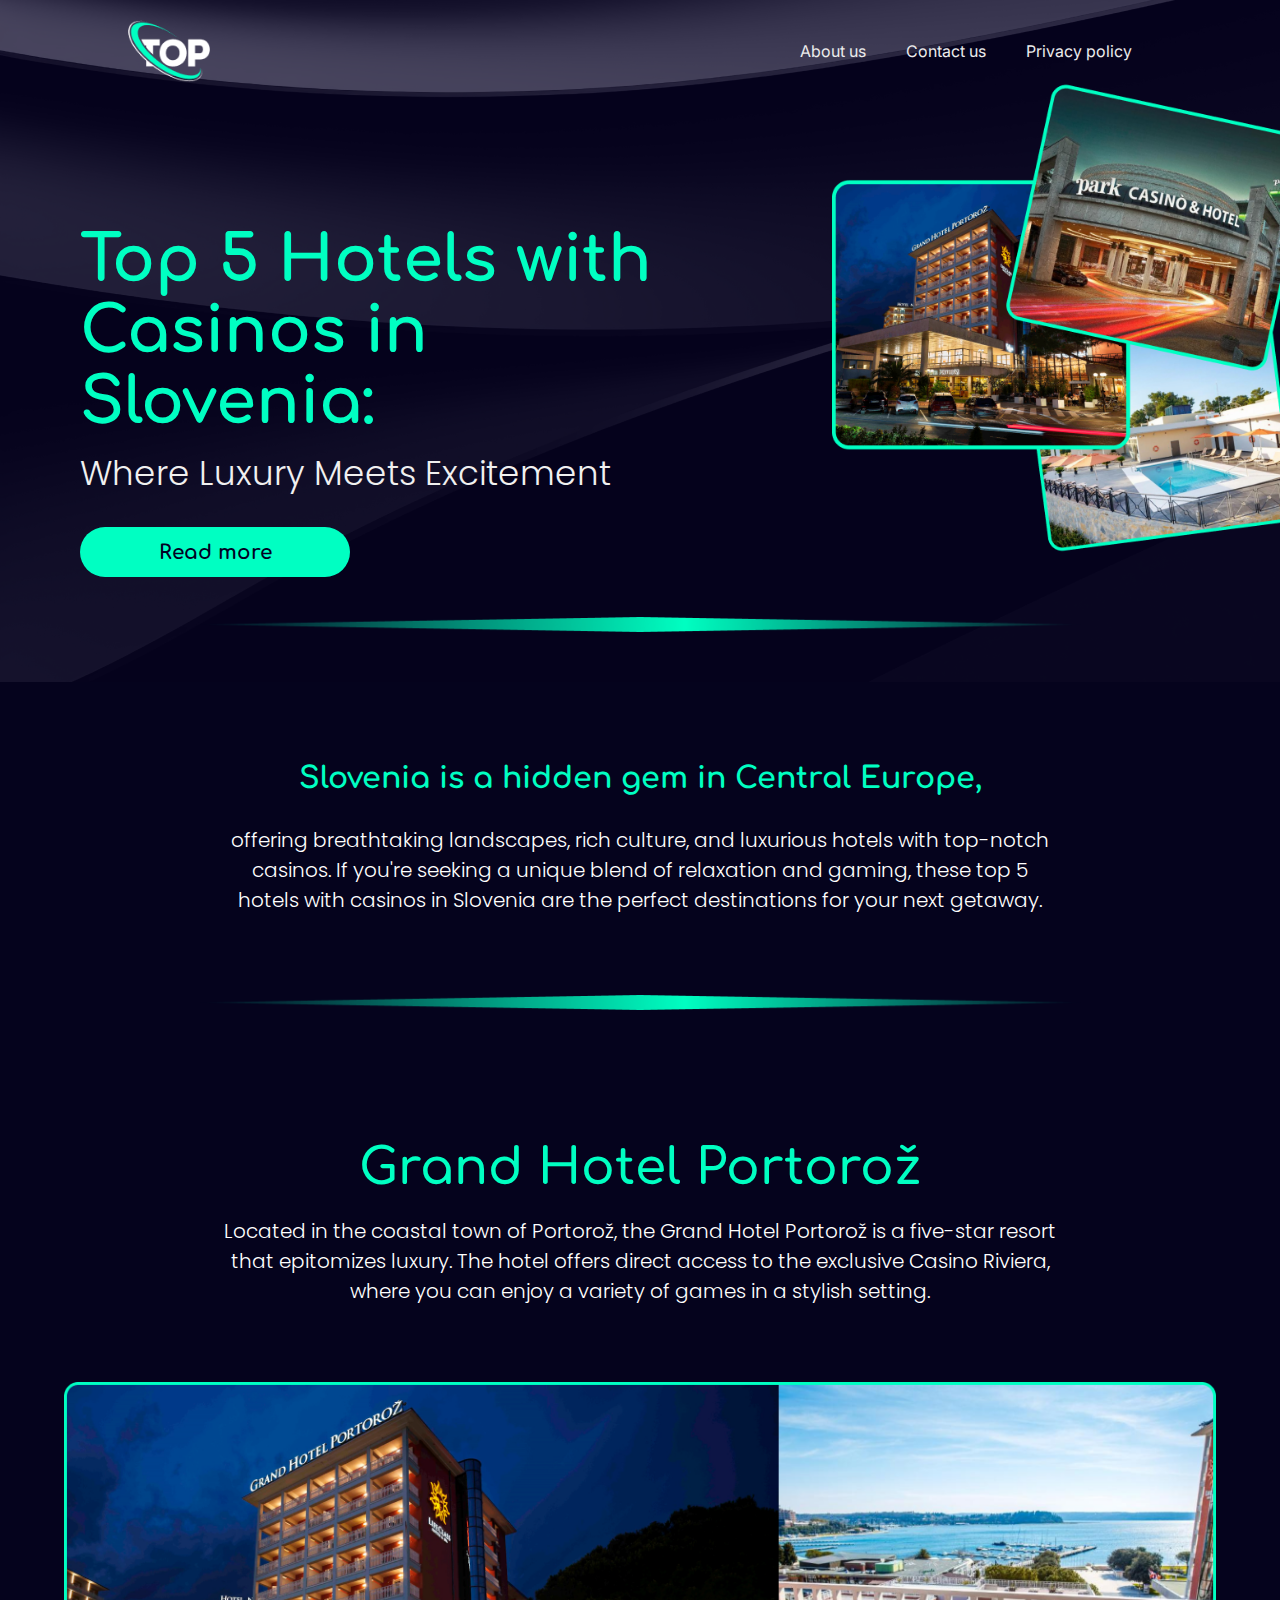
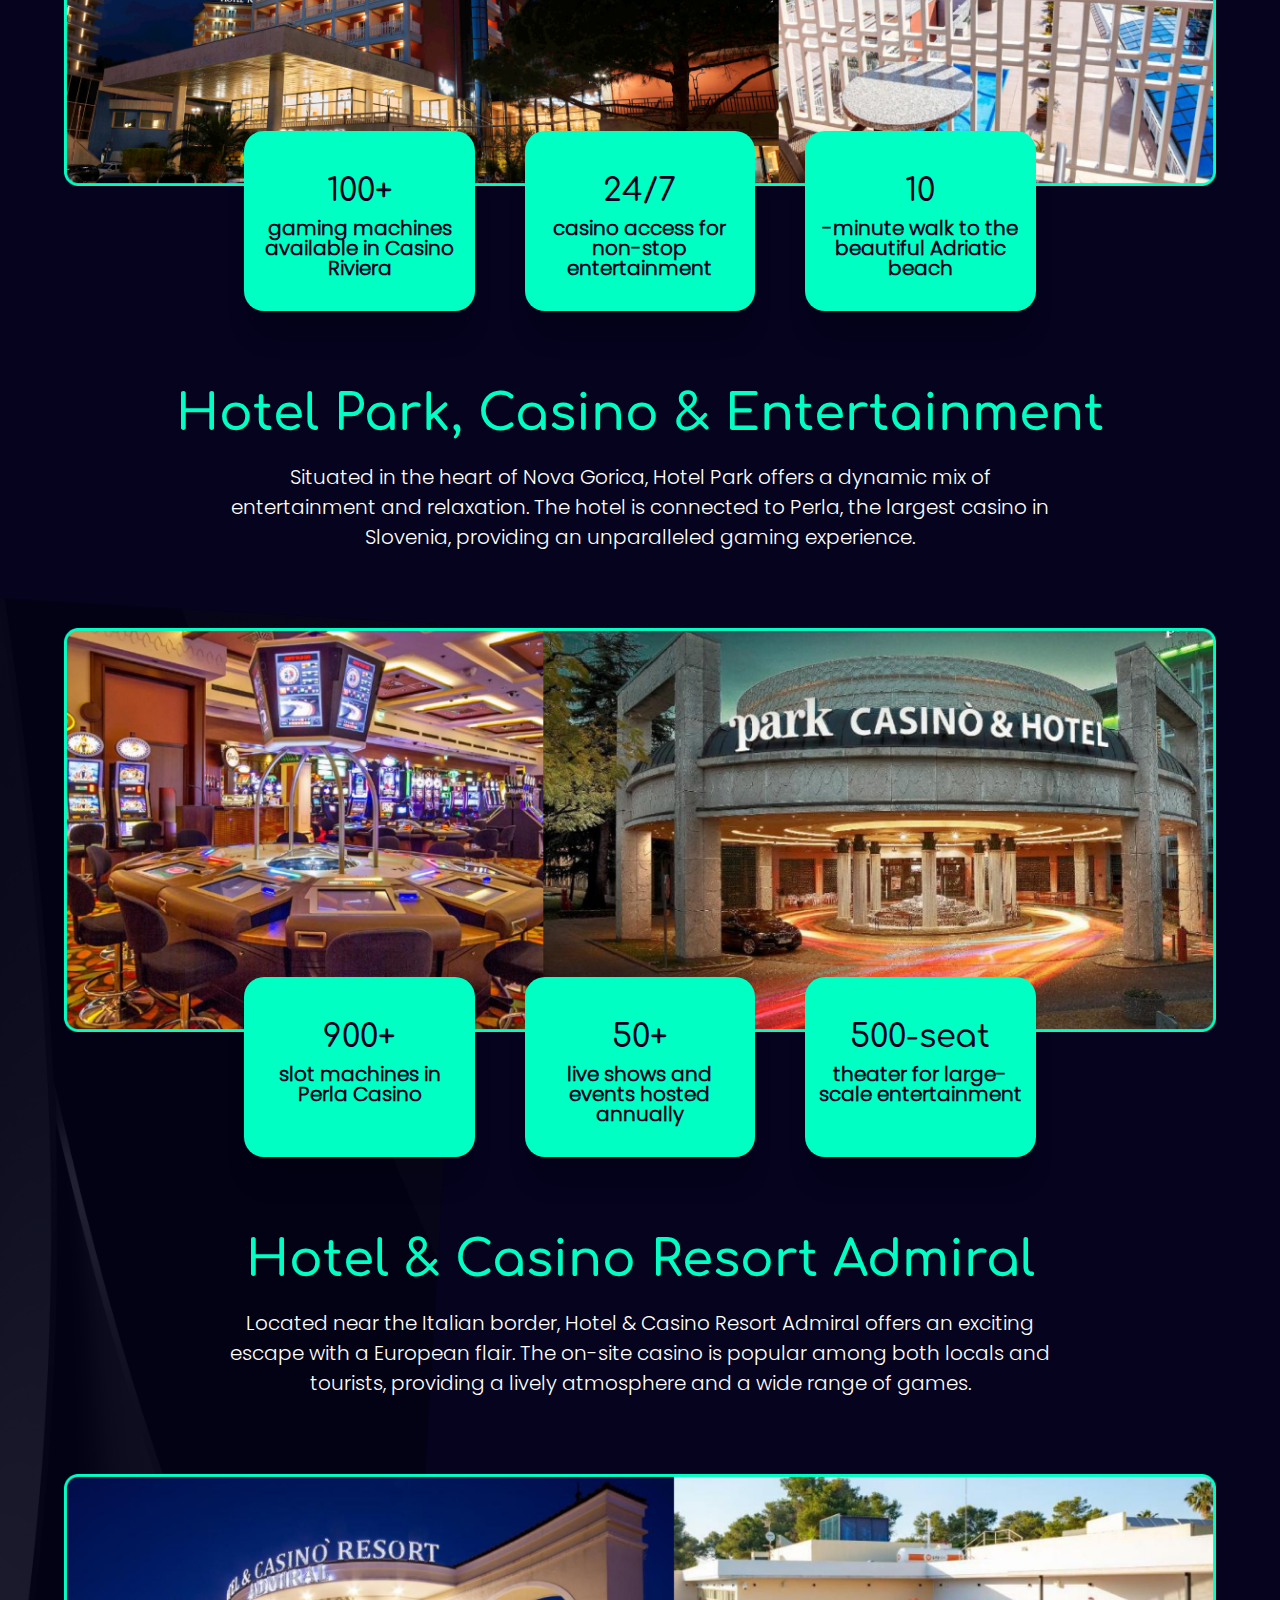
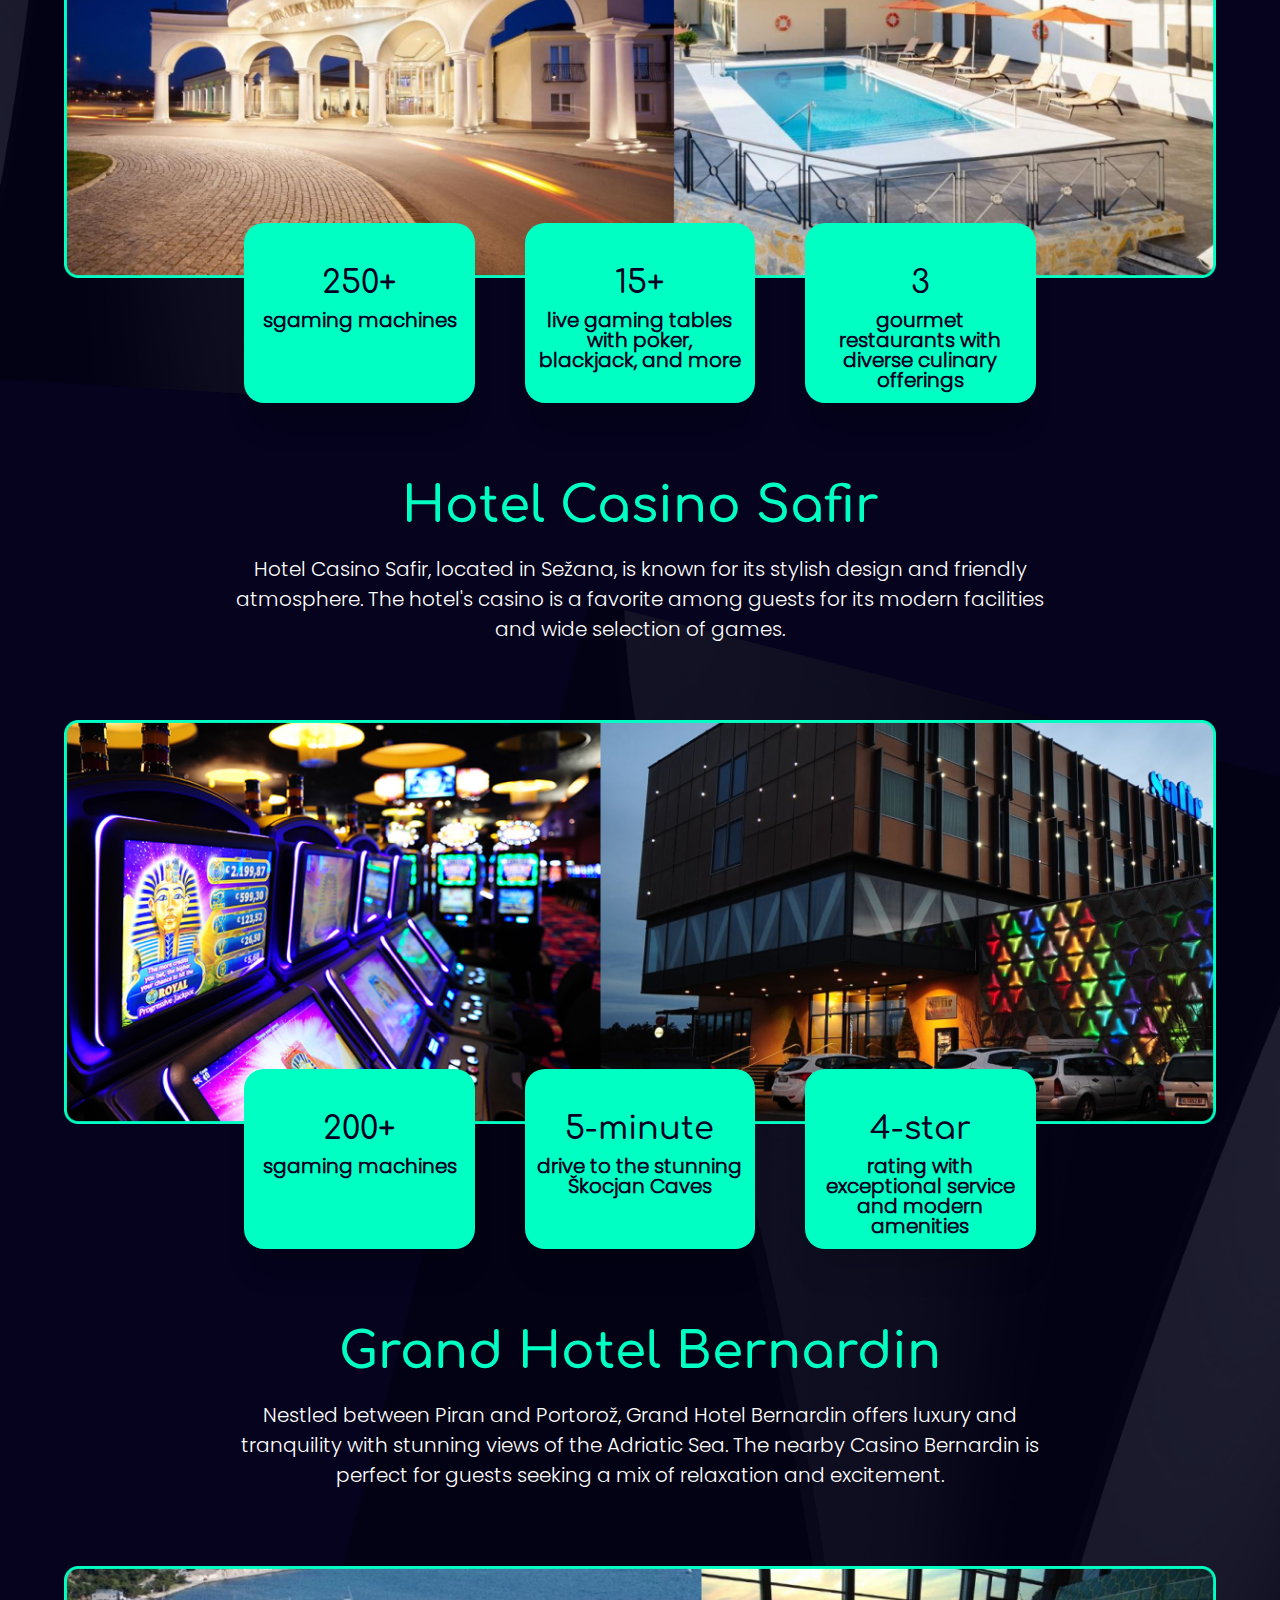
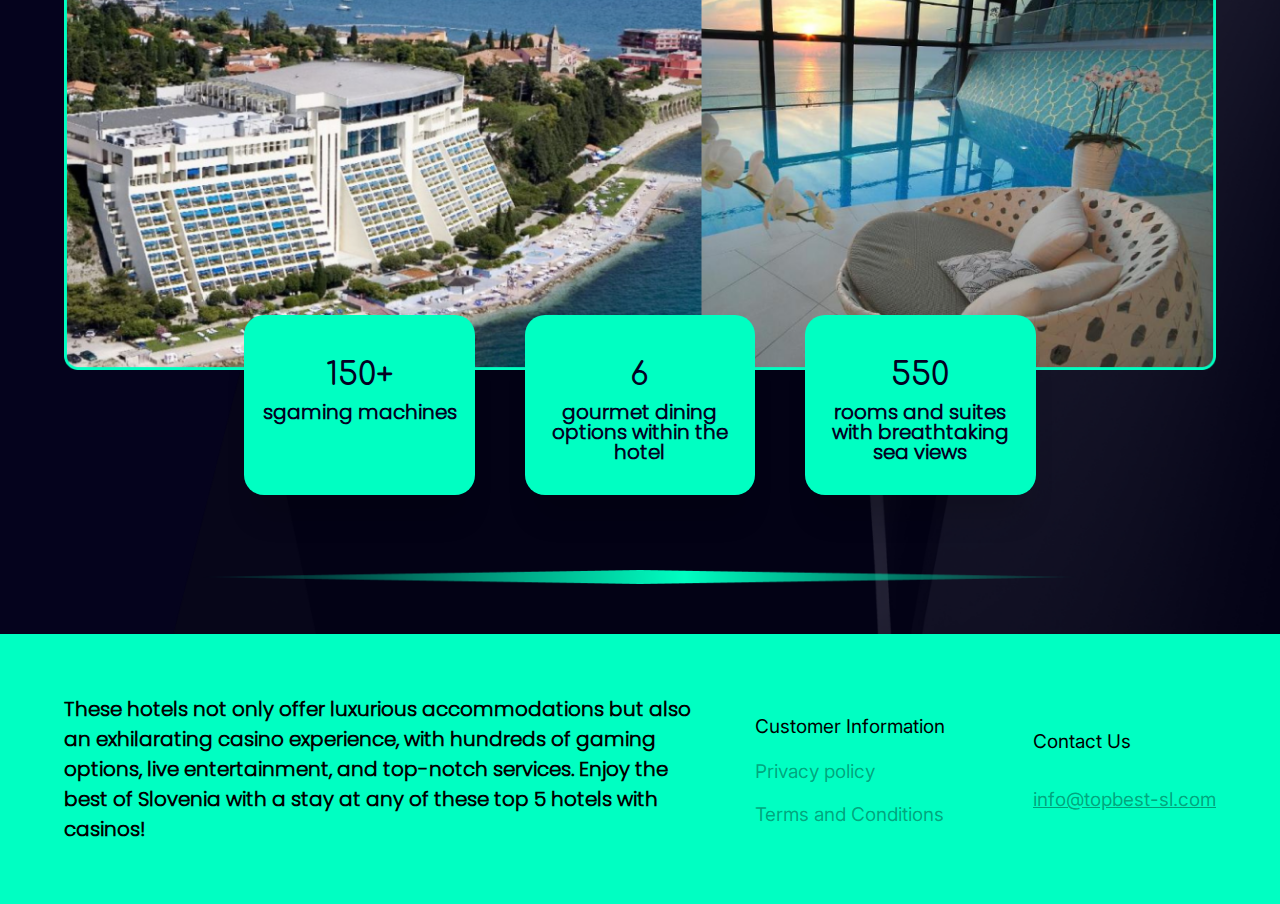
==== index.html @ e7df3d4c "1" ====
<!DOCTYPE html>
<html lang="en">
<head>
    <meta charset="UTF-8">
    <meta name="viewport" content="width=device-width, initial-scale=1.0">
    <title>Top 5 Hotels with Casinos in Slovenia</title>
    <link rel="stylesheet" href="style/css.css">
    <link rel="shortcut icon" href="img/logo.png" type="image/x-icon">
</head>
<body>
    <div class="top_head">
    <div class="top">
        <div class="top_blokc">
            <img src="img/logo.png" alt="">
            <div class="top_cont">
                <a href="#about">About us</a>
                <a href="#contact">Contact us</a>
                <a href="privacy.html">Privacy policy</a>
            </div>
        </div>
    </div>
    <div class="hotels">
        <div class="hotels_cont">
            <h1>Top 5 Hotels with Casinos in Slovenia:</h1>
            <h2>Where Luxury Meets Excitement</h2>
            <a href="">Read more</a>
        </div>
        <img src="img/logo-2.png" alt="">
    </div>
    <img class="border" src="img/border.png" alt="">
    </div>

    <div class="slovenia" id="about">
        <h3>Slovenia is a hidden gem in Central Europe,</h3>
        <p>offering breathtaking landscapes, rich culture, and luxurious hotels with top-notch casinos. If you're seeking a unique blend of relaxation and gaming, these top 5 hotels with casinos in Slovenia are the perfect destinations for your next getaway.</p>
        <img src="img/border.png" alt="">
    </div>

    <div class="grand">
        <h3>Grand Hotel Portorož</h3>
        <p>Located in the coastal town of Portorož, the Grand Hotel Portorož is a five-star resort that epitomizes luxury. The hotel offers direct access to the exclusive Casino Riviera, where you can enjoy a variety of games in a stylish setting.</p>
        <div class="grand_blokc bg1" style="background-image: url(img/image-1.png);">
            <div class="grand_cont">
                <h4>100+</h4>
                <p>gaming machines available in Casino Riviera</p>
            </div>
            <div class="grand_cont">
                <h4>24/7</h4>
                <p>casino access for non-stop entertainment</p>
            </div>
            <div class="grand_cont">
                <h4>10</h4>
                <p>-minute walk to the beautiful Adriatic beach</p>
            </div>
        </div>
    </div>

    <div class="grand">
        <h3>Hotel Park, Casino & Entertainment</h3>
        <p>Situated in the heart of Nova Gorica, Hotel Park offers a dynamic mix of entertainment and relaxation. The hotel is connected to Perla, the largest casino in Slovenia, providing an unparalleled gaming experience.</p>
        <div class="grand_blokc bg2" style="background-image: url(img/image-2.png);">
            <div class="grand_cont">
                <h4>900+</h4>
                <p>slot machines in Perla Casino</p>
            </div>
            <div class="grand_cont">
                <h4>50+</h4>
                <p>live shows and events hosted annually</p>
            </div>
            <div class="grand_cont">
                <h4>500-seat</h4>
                <p>theater for large-scale entertainment</p>
            </div>
        </div>
    </div>

    <div class="grand">
        <h3>Hotel & Casino Resort Admiral</h3>
        <p>Located near the Italian border, Hotel & Casino Resort Admiral offers an exciting escape with a European flair. The on-site casino is popular among both locals and tourists, providing a lively atmosphere and a wide range of games.</p>
        <div class="grand_blokc bg3" style="background-image: url(img/image-3.png);">
            <div class="grand_cont">
                <h4>250+</h4>
                <p>sgaming machines</p>
            </div>
            <div class="grand_cont">
                <h4>15+</h4>
                <p>live gaming tables with poker, blackjack, and more</p>
            </div>
            <div class="grand_cont">
                <h4>3</h4>
                <p>gourmet restaurants with diverse culinary offerings</p>
            </div>
        </div>
    </div>

    <div class="grand">
        <h3>Hotel Casino Safir</h3>
        <p>Hotel Casino Safir, located in Sežana, is known for its stylish design and friendly atmosphere. The hotel's casino is a favorite among guests for its modern facilities and wide selection of games.</p>
        <div class="grand_blokc bg4" style="background-image: url(img/image-4.png);">
            <div class="grand_cont">
                <h4>200+</h4>
                <p>sgaming machines</p>
            </div>
            <div class="grand_cont">
                <h4>5-minute</h4>
                <p>drive to the stunning Škocjan Caves</p>
            </div>
            <div class="grand_cont">
                <h4>4-star</h4>
                <p>rating with exceptional service and modern amenities</p>
            </div>
        </div>
    </div>

    <div class="grand">
        <h3>Grand Hotel Bernardin</h3>
        <p>Nestled between Piran and Portorož, Grand Hotel Bernardin offers luxury and tranquility with stunning views of the Adriatic Sea. The nearby Casino Bernardin is perfect for guests seeking a mix of relaxation and excitement.</p>
        <div class="grand_blokc bg5" style="background-image: url(img/image-5.png);">
            <div class="grand_cont">
                <h4>150+</h4>
                <p>sgaming machines</p>
            </div>
            <div class="grand_cont">
                <h4>6</h4>
                <p>gourmet dining options within the hotel</p>
            </div>
            <div class="grand_cont">
                <h4>550</h4>
                <p>rooms and suites with breathtaking sea views</p>
            </div>
        </div>
    </div>

    <div class="kartinka">
        <img src="img/border.png" alt="">
    </div>

    <footer id="contact">
        <div class="contact">
            <p>These hotels not only offer luxurious accommodations but also an exhilarating casino experience, with hundreds of gaming options, live entertainment, and top-notch services. Enjoy the best of Slovenia with a stay at any of these top 5 hotels with casinos!</p>
            <div class="contact_blokc">
                <div class="cont_1">
                    <h1>Customer Information</h1>
                    <a href="privacy.html">Privacy policy</a>
                    <a href="terms.html">Terms and Conditions</a>
                </div>
                <div class="cont_2">
                    <h3>Contact Us</h3>
                    <h2>info@topbest-sl.com</h2>
                </div>
            </div>
        </div>
    </footer>
    
</body>
</html>
---- style/css.css ----
@font-face {
    font-family: 'Comfortaa';
    src: url(../font/Comfortaa-VariableFont_wght.ttf);
}
@font-face {
    font-family: 'Poppins';
    src: url(../font/Poppins-Light.ttf);
}
@font-face {
    font-family: 'Inter';
    src: url(../font/Inter-VariableFont_opsz\,wght.ttf);
}
body,html{
    margin: 0;
    padding: 0;
    background-color: #05031d;
    background-image: url(../img/big_bg.png);
    background-size: contain;
    background-position-y: bottom;
    background-repeat: no-repeat;
}
.top_head{
    width: 100%;
    display: flex;
    flex-direction: column;
    align-items: center;
    background-image: url(../img/fon.png);
    background-color: #070427;
}
.top{
    width: 100%;
    display: flex;
    justify-content: center;
}
.top_blokc{
    width: 80%;
    display: flex;
    justify-content: space-between;
    align-items: center;
    margin-top: 20px;
}
.top_blokc img{
    width: 8%;
    height: fit-content;
}
.top_cont{
    display: flex;
}
.top_cont a{
    text-decoration: none;
    margin-left: 20px;
    margin-right: 20px;
    color: #ECECEC;
    font-size: 16px;
    font-weight: 400;
    font-family: 'Inter';
}
.hotels{
    width: 100%;
    display: flex;
    justify-content: space-between;
}
.hotels img{
    width: 35%;
    height: fit-content;
}
.hotels_cont{
    width: 50%;
    height: fit-content;
    display: flex;
    flex-direction: column;
    justify-content: center;
    margin-left: 80px;
    margin-top: 100px;
}
.hotels_cont h1{
    font-family: 'Comfortaa';
    color: #00FFC2;
    font-size: 64px;
    font-weight: 700;
    margin-bottom: 10px;
}
.hotels_cont h2{
    color: #F0F0F0;
    font-size: 34px;
    font-weight: 400;
    font-family: 'Poppins';
    margin-top: 0;
}
.hotels_cont a{
    display: flex;
    justify-content: center;
    align-items: center;
    text-decoration: none;
    width: 270px;
    height: 50px;
    border-radius: 30px;
    background: #00FFC2;
    font-family: 'Comfortaa';
    color: #030023;
    font-size: 20px;
    font-weight: 700;
}
.top_head .border{
    width: 70%;
    height: fit-content;
    margin-top: 40px;
    margin-bottom: 50px;
}
.slovenia{
    margin-top: 50px;
    width: 100%;
    display: flex;
    flex-direction: column;
    align-items: center;
}
.slovenia h3{
    font-family: 'Comfortaa';
    color: #00FFC2;
    font-size: 30px;
    font-weight: 700;
    text-align: center;
}
.slovenia p{
    width: 65%;
    color: #FFFFFF;
    font-size: 20px;
    font-weight: 400;
    font-family: 'Poppins';
    margin-top: 0;
    text-align: center;
    margin-bottom: 80px;
}
.slovenia img{
    width: 70%;
    height: fit-content;
    margin-bottom: 80px;
}
.grand{
    width: 100%;
    display: flex;
    flex-direction: column;
    align-items: center;
    margin-bottom: 150px;
}
.grand h3{
    font-family: 'Comfortaa';
    color: #00FFC2;
    font-size: 50px;
    font-weight: 600;
    text-align: center;
    margin-bottom: 20px;
}
.grand p{
    width: 65%;
    color: #FFFFFF;
    font-size: 20px;
    font-weight: 400;
    font-family: 'Poppins';
    margin-top: 0;
    text-align: center; 
}
.grand_blokc{
    width: 90%;
    height: 430px;
    display: flex;
    flex-direction: row;
    align-items: center;
    background-size: contain;
    justify-content: center;
    margin-top: 30px;
    background-size: contain;
    background-repeat: no-repeat;
    background-position-y: bottom;
}
.grand_cont{
    display: flex;
    flex-direction: column;
    align-items: center;
    width: 20%;
    height: 180px;
    background: #00FFC2;
    border-radius: 20px;
    box-shadow: 0px 32px 30px -12px #00000026;
    margin-left: 25px;
    margin-right: 25px;
    margin-top: 500px;
}
.grand_cont h4{
    font-family: 'Comfortaa';
    color: #030023;
    font-size: 32px;
    font-weight: 500;
    margin-bottom: 10px;
}
.grand_cont p{
    color: #030023;
    font-size: 20px;
    font-weight: 600;
    font-family: 'Poppins';
    margin-top: 0;
    line-height: 100%;
    width: 90%;
}
.kartinka{
    width: 100%;
    display: flex;
    flex-direction: column;
    align-items: center;
}
.kartinka img{
    margin-top: 50px;
    margin-bottom: 50px;
    width: 70%;
    height: fit-content;
}
footer{
    width: 100%;
    display: flex;
    justify-content: center;
    background: #00FFC2;
}
.contact{
    width: 90%;
    display: flex;
    justify-content: space-between;
    margin-top: 40px;
    margin-bottom: 40px;
}
.contact p{
    width: 55%;
    color: #000000;
    font-size: 20px;
    font-weight: 600;
    font-family: 'Poppins';
}
.contact_blokc{
    width: 40%;
    display: flex;
    justify-content: space-between;
    align-items: center;
}
.cont_1{
    display: flex;
    flex-direction: column;
}
.cont_1 h1{
    color: #000000;
    font-size: 19px;
    font-weight: 400;
    font-family: 'Inter';
}
.cont_1 a{
    font-family: 'Inter';
    color: #0000005e;
    font-size: 19px;
    font-weight: 400;
    text-decoration: none;
    margin-top: 10px;
    margin-bottom: 10px;

}
.cont_2{
    display: flex;
    flex-direction: column;
}
.cont_2 h3{
    font-family: 'Inter';
    color: #000000;
    font-size: 19px;
    font-weight: 400;
}
.cont_2 h2{
    font-family: 'Inter';
    color: #0000005e;
    font-size: 19px;
    font-weight: 400;
    text-decoration: none;
    text-decoration: underline;
}
.privacy{
    width: 100%;
    display: flex;
    justify-content: center;
    padding-top: 50px;
    padding-bottom: 50px;
}
.mini_privacy{
    display: flex;
    width: 90%;
    flex-direction: column;
}
.mini_privacy p{
    font-size: 18px;
    margin-top: 0px;
    margin-bottom: 0px;
    font-family: 'Poppins';
    color: #fff;
}
.mini_privacy h1{
    font-family: 'Poppins';
    color: #fff;
}
.mini_privacy h2{
    font-family: 'Poppins';
    font-size: 26px;
    color: #fff;
}
.mini_privacy h1{
    font-size: 40px;
    margin-bottom: 20px;
}
.mini_privacy ul li{
    font-size: 18px;
    font-family: 'Poppins';
    color: #fff;
    line-height: 150%;
}





@media screen and (max-width: 900px){
    .top_blokc{
        flex-direction: column;
        align-items: center;
        width: 90%;
    }
    .top_blokc img{
        width: 25%;
        margin-bottom: 20px;
    }
    .top_cont a{
        margin-left: 10px;
        margin-right: 10px;
        font-size: 14px;
    }
    .hotels{
        flex-direction: column;
        align-items: center;
    }
    .hotels_cont h1{
        text-align: center;
        font-size: 40px;
    }
    .hotels_cont h2{
        text-align: center;
        font-size: 24px;
        margin-bottom: 30px;
    }
    .hotels img{
        width: 100%;
        margin-top: 30px;
    }
    .hotels_cont{
        width: 80%;
        margin-left: 0;
        margin-top: 80px;
        align-items: center;
    }
    .slovenia img{
        width: 100%;
    }
    .top_head .border{
        width: 100%;
    }
    .slovenia p{
        width: 90%;
    }
    .grand p{
        width: 90%;
    }
    .grand_cont{
        margin-left: 5px;
        margin-right: 5px;
        margin-top: 600px;
        width: 31%;
        height: 135px;
    }
    .bg1{
        background-image: url(../img/mob-1.png)!important;
    }
    .bg2{
        background-image: url(../img/mob-2.png)!important;
    }
    .bg3{
        background-image: url(../img/mob-3.png)!important;
    }
    .bg4{
        background-image: url(../img/mob-4.png)!important;
    }
    .bg5{
        background-image: url(../img/mob-5.png)!important;
    }
    .kartinka img{
        width: 90%;
    }
    .contact{
        flex-direction: column;
        align-items: center;
    }
    .contact p{
        width: 90%;
        text-align: center;
    }
    .contact_blokc{
        width: 90%;
        flex-direction: column;
    }
    .cont_1{
        align-items: center;
    }
    .cont_2{
        align-items: center;
    }
    .grand_cont h4{
        font-size: 21px;
    }
    .grand_cont p{
        font-size: 13px;
    }
}
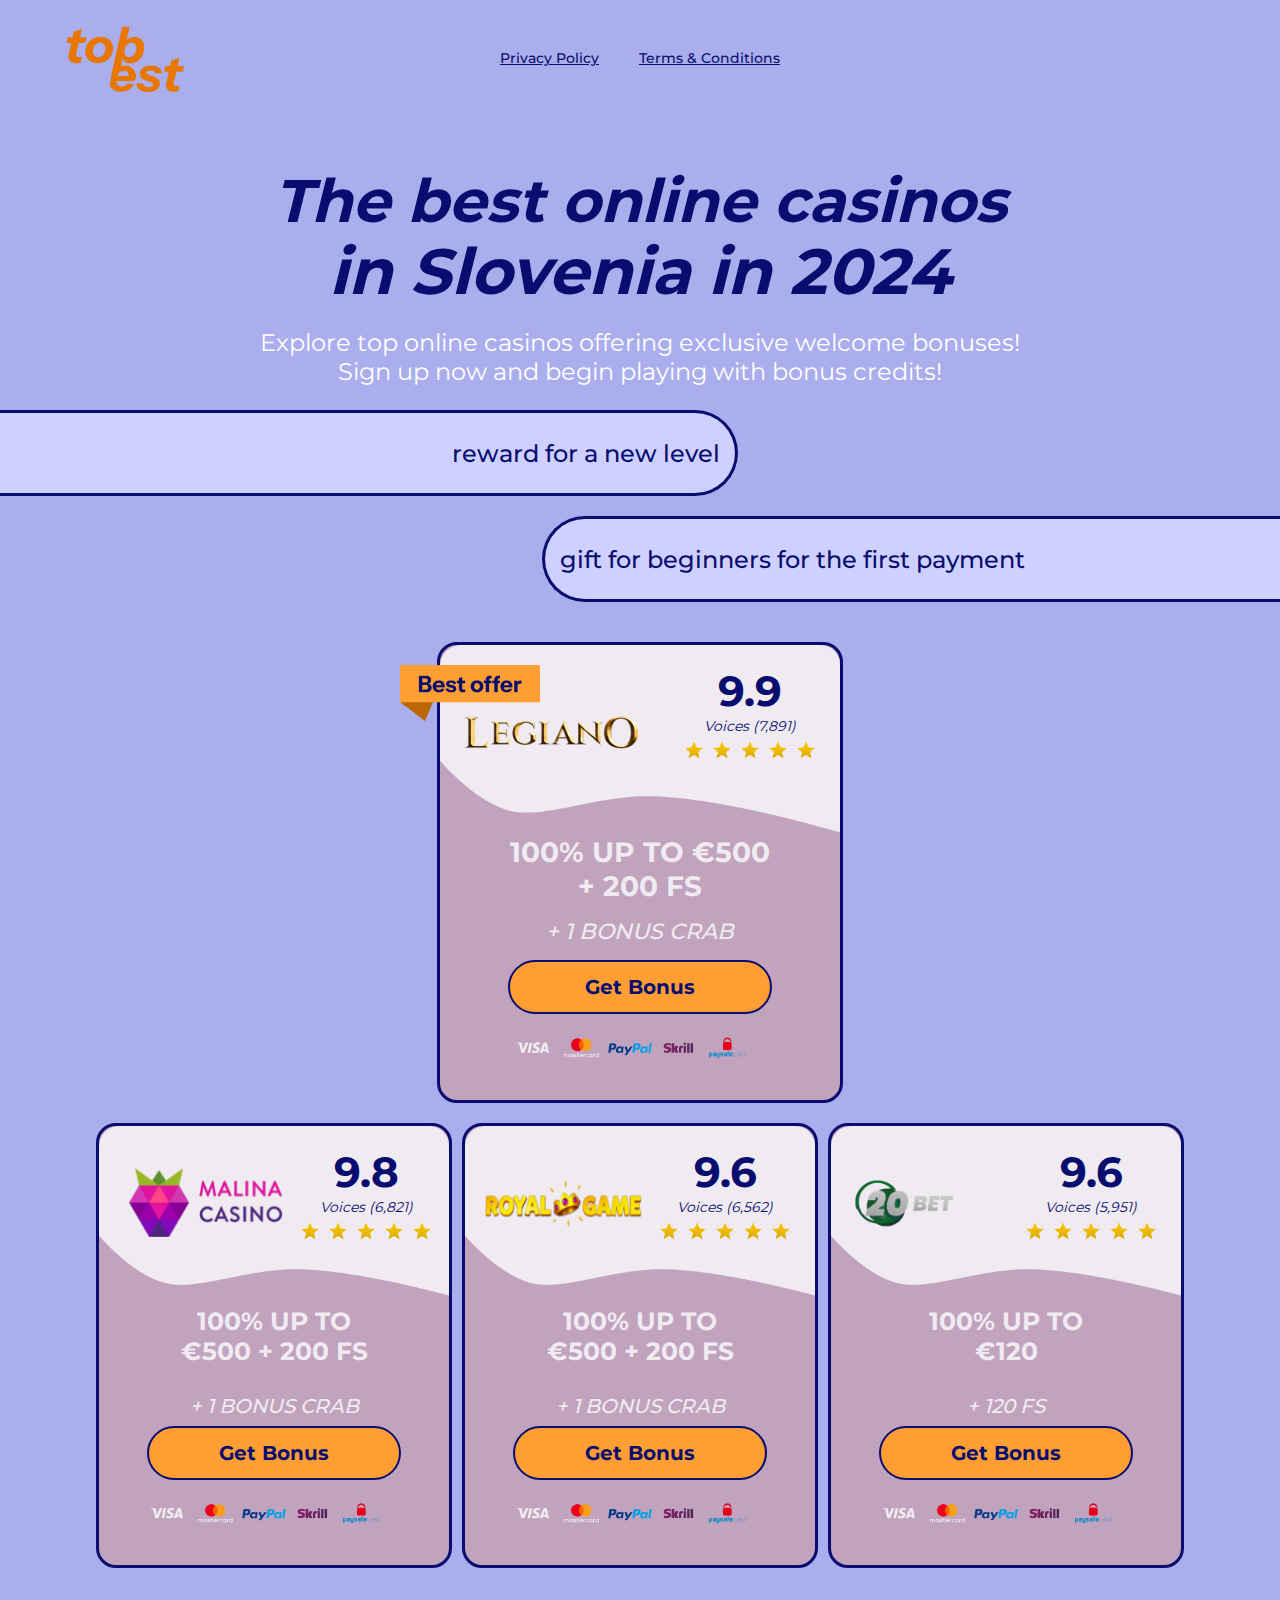
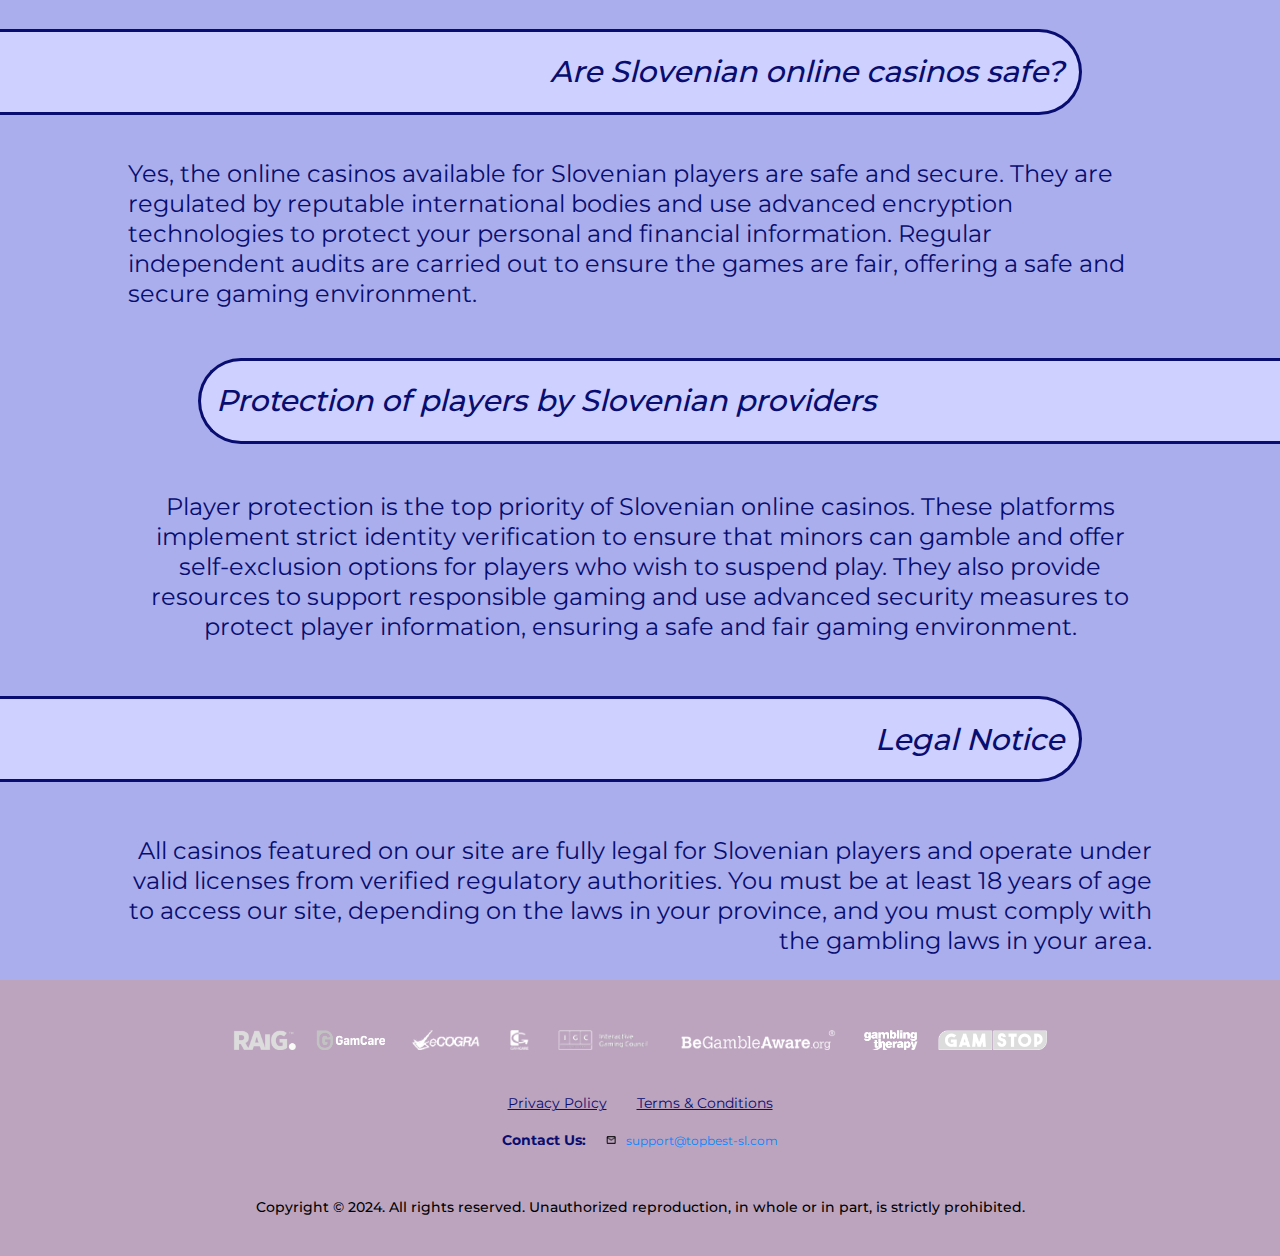
==== commit 8d2c7abb: "2" ====
--- a/index.html
+++ b/index.html
@@ -3,154 +3,238 @@
 <head>
     <meta charset="UTF-8">
     <meta name="viewport" content="width=device-width, initial-scale=1.0">
-    <title>Top 5 Hotels with Casinos in Slovenia</title>
+    <title>Topbest-sl</title>
     <link rel="stylesheet" href="style/css.css">
     <link rel="shortcut icon" href="img/logo.png" type="image/x-icon">
 </head>
 <body>
-    <div class="top_head">
-    <div class="top">
-        <div class="top_blokc">
-            <img src="img/logo.png" alt="">
-            <div class="top_cont">
-                <a href="#about">About us</a>
-                <a href="#contact">Contact us</a>
-                <a href="privacy.html">Privacy policy</a>
-            </div>
-        </div>
-    </div>
-    <div class="hotels">
-        <div class="hotels_cont">
-            <h1>Top 5 Hotels with Casinos in Slovenia:</h1>
-            <h2>Where Luxury Meets Excitement</h2>
-            <a href="">Read more</a>
-        </div>
-        <img src="img/logo-2.png" alt="">
-    </div>
-    <img class="border" src="img/border.png" alt="">
-    </div>
-
-    <div class="slovenia" id="about">
-        <h3>Slovenia is a hidden gem in Central Europe,</h3>
-        <p>offering breathtaking landscapes, rich culture, and luxurious hotels with top-notch casinos. If you're seeking a unique blend of relaxation and gaming, these top 5 hotels with casinos in Slovenia are the perfect destinations for your next getaway.</p>
-        <img src="img/border.png" alt="">
-    </div>
-
-    <div class="grand">
-        <h3>Grand Hotel Portorož</h3>
-        <p>Located in the coastal town of Portorož, the Grand Hotel Portorož is a five-star resort that epitomizes luxury. The hotel offers direct access to the exclusive Casino Riviera, where you can enjoy a variety of games in a stylish setting.</p>
-        <div class="grand_blokc bg1" style="background-image: url(img/image-1.png);">
-            <div class="grand_cont">
-                <h4>100+</h4>
-                <p>gaming machines available in Casino Riviera</p>
-            </div>
-            <div class="grand_cont">
-                <h4>24/7</h4>
-                <p>casino access for non-stop entertainment</p>
-            </div>
-            <div class="grand_cont">
-                <h4>10</h4>
-                <p>-minute walk to the beautiful Adriatic beach</p>
-            </div>
-        </div>
-    </div>
-
-    <div class="grand">
-        <h3>Hotel Park, Casino & Entertainment</h3>
-        <p>Situated in the heart of Nova Gorica, Hotel Park offers a dynamic mix of entertainment and relaxation. The hotel is connected to Perla, the largest casino in Slovenia, providing an unparalleled gaming experience.</p>
-        <div class="grand_blokc bg2" style="background-image: url(img/image-2.png);">
-            <div class="grand_cont">
-                <h4>900+</h4>
-                <p>slot machines in Perla Casino</p>
-            </div>
-            <div class="grand_cont">
-                <h4>50+</h4>
-                <p>live shows and events hosted annually</p>
-            </div>
-            <div class="grand_cont">
-                <h4>500-seat</h4>
-                <p>theater for large-scale entertainment</p>
-            </div>
-        </div>
-    </div>
-
-    <div class="grand">
-        <h3>Hotel & Casino Resort Admiral</h3>
-        <p>Located near the Italian border, Hotel & Casino Resort Admiral offers an exciting escape with a European flair. The on-site casino is popular among both locals and tourists, providing a lively atmosphere and a wide range of games.</p>
-        <div class="grand_blokc bg3" style="background-image: url(img/image-3.png);">
-            <div class="grand_cont">
-                <h4>250+</h4>
-                <p>sgaming machines</p>
-            </div>
-            <div class="grand_cont">
-                <h4>15+</h4>
-                <p>live gaming tables with poker, blackjack, and more</p>
-            </div>
-            <div class="grand_cont">
-                <h4>3</h4>
-                <p>gourmet restaurants with diverse culinary offerings</p>
-            </div>
-        </div>
-    </div>
-
-    <div class="grand">
-        <h3>Hotel Casino Safir</h3>
-        <p>Hotel Casino Safir, located in Sežana, is known for its stylish design and friendly atmosphere. The hotel's casino is a favorite among guests for its modern facilities and wide selection of games.</p>
-        <div class="grand_blokc bg4" style="background-image: url(img/image-4.png);">
-            <div class="grand_cont">
-                <h4>200+</h4>
-                <p>sgaming machines</p>
-            </div>
-            <div class="grand_cont">
-                <h4>5-minute</h4>
-                <p>drive to the stunning Škocjan Caves</p>
-            </div>
-            <div class="grand_cont">
-                <h4>4-star</h4>
-                <p>rating with exceptional service and modern amenities</p>
-            </div>
-        </div>
-    </div>
-
-    <div class="grand">
-        <h3>Grand Hotel Bernardin</h3>
-        <p>Nestled between Piran and Portorož, Grand Hotel Bernardin offers luxury and tranquility with stunning views of the Adriatic Sea. The nearby Casino Bernardin is perfect for guests seeking a mix of relaxation and excitement.</p>
-        <div class="grand_blokc bg5" style="background-image: url(img/image-5.png);">
-            <div class="grand_cont">
-                <h4>150+</h4>
-                <p>sgaming machines</p>
-            </div>
-            <div class="grand_cont">
-                <h4>6</h4>
-                <p>gourmet dining options within the hotel</p>
-            </div>
-            <div class="grand_cont">
-                <h4>550</h4>
-                <p>rooms and suites with breathtaking sea views</p>
-            </div>
-        </div>
-    </div>
-
-    <div class="kartinka">
-        <img src="img/border.png" alt="">
-    </div>
-
-    <footer id="contact">
-        <div class="contact">
-            <p>These hotels not only offer luxurious accommodations but also an exhilarating casino experience, with hundreds of gaming options, live entertainment, and top-notch services. Enjoy the best of Slovenia with a stay at any of these top 5 hotels with casinos!</p>
-            <div class="contact_blokc">
-                <div class="cont_1">
-                    <h1>Customer Information</h1>
-                    <a href="privacy.html">Privacy policy</a>
-                    <a href="terms.html">Terms and Conditions</a>
-                </div>
-                <div class="cont_2">
-                    <h3>Contact Us</h3>
-                    <h2>info@topbest-sl.com</h2>
-                </div>
-            </div>
+    <div class="pop_up">
+        <div class="get">
+            <div class="get_blokc">
+                <div class="get_cont">
+                    <div class="legiano" id="link5" >
+                        <img src="img/close.png" class="close" alt="">
+                        <div class="legiano_top">
+                        <div class="legiano_1">
+                            <img src="img/best.png" class="best_img" alt="">
+                            <img class="foto" src="img/legiano.png" alt="">
+                        </div>
+                            <div class="legiano_2">
+                                <h1>9.9</h1>
+                                <h2>Voices (7,891)</h2>
+                                <img src="img/stars.png" alt="">
+                            </div>
+                        </div>
+                        <div class="get_bonus">
+                            <h3>100% up to €500 <br> + 200 FS </h3>
+                            <h4>+ 1 Bonus Crab</h4>
+                            <a href="https://www.traffiqtraq.com/track/898ba08c-fc17-4176-8506-a45986ebba4a?type=ppc&s1=LG_SL68">Get Bonus</a>
+                            <img src="img/payment.png" alt="">
+                        </div>
+                    </div>
+                </div>
+            </div>
+        </div>
+    </div>
+    <div class="best">
+        <div class="best_cont">
+            <a href="index.php"><img src="img/logo.png" alt=""></a>
+            <div class="best_blokc">
+                <a href="privacy.html">Privacy Policy</a>
+                <a href="terms.html">Terms & Conditions</a>
+            </div>
+            <div class="utf"></div>
+        </div>
+    </div>
+    
+
+    <div class="online">
+        <h1>The best online casinos <br> <span>in Slovenia in 2024</span></h1>
+     <h1 class="onl">Top online casinos 
+        <br><span>in Slovenia 
+        in 2024</span></h1>
+        <p>Explore top online casinos offering exclusive welcome bonuses! Sign up now and begin playing with bonus credits!</p>
+        <div class="new_1">
+        <h4>reward for a new level</h4>
+    </div>
+    <div class="new_2">
+        <h5>gift for beginners for the first payment</h5>
+    </div>
+    </div>
+
+    <div class="get">
+        <div class="get_blokc">
+            <div class="get_cont">
+                <div class="legiano" id="link1">
+                    <div class="legiano_top">
+                    <div class="legiano_1">
+                        <img src="img/best.png" class="best_img" id="best1" alt="">
+                        <img class="foto" src="img/legiano.png" alt="">
+                    </div>
+                        <div class="legiano_2">
+                            <h1>9.9</h1>
+                            <h2>Voices (7,891)</h2>
+                            <img src="img/stars.png" alt="">
+                        </div>
+                    </div>
+                    <div class="get_bonus">
+                        <h3>100% up to €500 <br> + 200 FS </h3>
+                        <h4>+ 1 Bonus Crab</h4>
+                        <a href="https://www.traffiqtraq.com/track/898ba08c-fc17-4176-8506-a45986ebba4a?type=ppc&s1=LG_SL68">Get Bonus</a>
+                        <img src="img/payment.png" alt="">
+                    </div>
+                </div>
+            </div>
+        </div>
+    </div>
+
+    <div class="malino">
+        <div class="malino_blokc">
+        <div class="legiano" id="link2">
+            <div class="legiano_top">
+            <div class="legiano_1">
+                <img src="img/malina.png" alt="">
+            </div>
+                <div class="legiano_2">
+                    <h1>9.8</h1>
+                    <h2>Voices (6,821)</h2>
+                    <img src="img/stars.png" alt="">
+                </div>
+            </div>
+            <div class="get_bonus">
+                <h3>100% up to <br> €500 + 200 FS </h3>
+                <h4>+ 1 Bonus Crab</h4>
+                <a href="https://www.traffiqtraq.com/track/ec6defb0-eb1a-43f0-a2e9-a11891eaf799?type=ppc&s1=ML_SL68">Get Bonus</a>
+                <img src="img/payment.png" alt="">
+            </div>
+        </div>
+        <div class="legiano" id="link3">
+            <div class="legiano_top">
+            <div class="legiano_1">
+                <img src="img/royal.png" alt="">
+            </div>
+                <div class="legiano_2">
+                    <h1>9.6</h1>
+                    <h2>Voices (6,562)</h2>
+                    <img src="img/stars.png" alt="">
+                </div>
+            </div>
+            <div class="get_bonus">
+                <h3>100% up to <br> €500 + 200 FS </h3>
+                <h4>+ 1 Bonus Crab</h4>
+                <a href="https://www.traffiqtraq.com/track/0d25b117-efe2-4f8e-8563-f85c128062bb?type=ppc&s1=RG_SL68">Get Bonus</a>
+                <img src="img/payment.png" alt="">
+            </div>
+        </div>
+        <div class="legiano" id="link4">
+            <div class="legiano_top">
+            <div class="legiano_1">
+                <img src="img/bet.png" alt="">
+            </div>
+                <div class="legiano_2">
+                    <h1>9.6</h1>
+                    <h2>Voices (5,951)</h2>
+                    <img src="img/stars.png" alt="">
+                </div>
+            </div>
+            <div class="get_bonus">
+                <h3>100% up to <br> €120 </h3>
+                <h4>+ 120 FS</h4>
+                <a href="https://www.traffiqtraq.com/track/955ede51-477e-4808-b63d-e9d8547dbb7d?type=ppc&s1=20_SL68">Get Bonus</a>
+                <img src="img/payment.png" alt="">
+            </div>
+        </div>
+    </div>
+    </div>
+
+    <div class="casinos">
+        <div class="safe">
+        <h1>Are Slovenian online casinos safe?</h1>
+        </div>
+        <p>Yes, the online casinos available for Slovenian players are safe and secure. They are regulated by reputable international bodies and use advanced encryption technologies to protect your personal and financial information. Regular independent audits are carried out to ensure the games are fair, offering a safe and secure gaming environment.</p>
+        <div class="players">
+        <h2>Protection of players by Slovenian providers</h2>
+        </div>
+        <p class="center_p">Player protection is the top priority of Slovenian online casinos. These platforms implement strict identity verification to ensure that minors can gamble and offer self-exclusion options for players who wish to suspend play. They also provide resources to support responsible gaming and use advanced security measures to protect player information, ensuring a safe and fair gaming environment.</p>
+        <div class="safe">
+        <h3>Legal Notice</h3>
+        </div>
+        <p class="right_p">All casinos featured on our site are fully legal for Slovenian players and operate under valid licenses from verified regulatory authorities. You must be at least 18 years of age to access our site, depending on the laws in your province, and you must comply with the gambling laws in your area.</p>
+    </div>
+
+    <footer>
+        <div class="gam">
+            <div class="gam_stop">
+                <a href="https://www.raig.org"><img src="img/image-1.png" alt=""></a>
+                <a href="https://www.gamcare.org.uk"><img src="img/image-2.png" alt=""></a>
+                <a ><img src="img/image-3.png" alt=""></a>
+                <a ><img src="img/image-4.png" alt=""></a>
+                <a ><img src="img/image-5.png" alt=""></a>
+                <a href="https://www.gambleaware.org/"><img src="img/image-6.png" alt=""></a>
+                <a ><img src="img/image-7.png" alt=""></a>
+                <a href="https://www.gamstop.co.uk"><img src="img/image-8.png" alt=""></a>
+            </div>
+            <div class="end_1">
+                <a href="privacy.html">Privacy Policy</a>
+                <a href="terms.html">Terms & Conditions</a>
+            </div>
+            <div class="end_2">
+                <h4>Contact Us:</h4>
+                <img src="img/vector.png" alt="">
+                <h5>support@topbest-sl.com</h5>
+            </div>
+            <p>Copyright © 2024. All rights reserved. Unauthorized reproduction, in whole or in part, is strictly prohibited.</p>
         </div>
     </footer>
-    
+    <script src="https://code.jquery.com/jquery-3.7.1.min.js" integrity="sha256-/JqT3SQfawRcv/BIHPThkBvs0OEvtFFmqPF/lYI/Cxo=" crossorigin="anonymous"></script>
+    <script>
+        $('#link1').click(function (){
+            location.href="https://www.traffiqtraq.com/track/898ba08c-fc17-4176-8506-a45986ebba4a?type=ppc&s1=LG_SL68";
+        });
+        $('#link2').click(function (){
+            location.href="https://www.traffiqtraq.com/track/ec6defb0-eb1a-43f0-a2e9-a11891eaf799?type=ppc&s1=ML_SL68";
+        });
+        $('#link3').click(function (){
+            location.href="https://www.traffiqtraq.com/track/0d25b117-efe2-4f8e-8563-f85c128062bb?type=ppc&s1=RG_SL68";
+        });
+        $('#link4').click(function (){
+            location.href="https://www.traffiqtraq.com/track/955ede51-477e-4808-b63d-e9d8547dbb7d?type=ppc&s1=20_SL68";
+        });
+       
+        setTimeout(() => {
+            $('.pop_up').css('display','flex');
+        }, 40000);
+       $('.close').on('click',function(){
+        $('.pop_up').css('display','none');
+       });
+       /*const mediaQuery = window.matchMedia('(min-width: 900px)')
+       if (mediaQuery.matches) {
+       $('#link1').on('mouseover',function(){
+        $(this).children('.get_bonus').css('padding-top','25px');
+        $(this).children('.get_bonus').css('padding-bottom','25px');
+        $('#best1').css('left','-70px');
+       });
+       $('#link1').on('mouseleave',function(){
+        $(this).children('.get_bonus').css('padding-top','0px');
+        $(this).children('.get_bonus').css('padding-bottom','0px');
+        $('#best1').css('left','-50px');
+       });
+       $('.malino_blokc').children('.legiano').on('mouseover',function(){
+        $(this).children('.get_bonus').css('padding-top','25px');
+        $(this).children('.get_bonus').css('padding-bottom','25px');
+       });
+       $('.malino_blokc').children('.legiano').on('mouseleave',function(){
+        $(this).children('.get_bonus').css('padding-top','0px');
+        $(this).children('.get_bonus').css('padding-bottom','0px');
+       });
+    }
+    $(document).mouseup(function (e){ // событие клика по веб-документу (or .on(touchstart click))
+		var div = $("#link5"); // тут указываем ID элемента
+		if (!div.is(e.target) // если клик был не по нашему блоку
+		    && div.has(e.target).length === 0) { // и не по его дочерним элементам
+			$('.pop_up').css('display','none'); // скрываем его
+		}
+	});*/
+    </script>
 </body>
 </html>--- a/style/css.css
+++ b/style/css.css
@@ -1,283 +1,492 @@
 @font-face {
-    font-family: 'Comfortaa';
-    src: url(../font/Comfortaa-VariableFont_wght.ttf);
-}
-@font-face {
-    font-family: 'Poppins';
-    src: url(../font/Poppins-Light.ttf);
-}
-@font-face {
-    font-family: 'Inter';
-    src: url(../font/Inter-VariableFont_opsz\,wght.ttf);
+    font-family: 'Montserrat';
+    src: url(../font/Montserrat-VariableFont_wght.ttf);
+}
+*{
+    font-family: 'Montserrat'; 
 }
 body,html{
     margin: 0;
     padding: 0;
-    background-color: #05031d;
-    background-image: url(../img/big_bg.png);
-    background-size: contain;
-    background-position-y: bottom;
-    background-repeat: no-repeat;
-}
-.top_head{
-    width: 100%;
-    display: flex;
-    flex-direction: column;
-    align-items: center;
-    background-image: url(../img/fon.png);
-    background-color: #070427;
-}
-.top{
-    width: 100%;
-    display: flex;
-    justify-content: center;
-}
-.top_blokc{
-    width: 80%;
+    background-color: #aaaeec;
+}
+.best{
+    width: 100%;
+    display: flex;
+    justify-content: center;
+}
+.best_cont{
+    width: 90%;
     display: flex;
     justify-content: space-between;
     align-items: center;
     margin-top: 20px;
 }
-.top_blokc img{
-    width: 8%;
+.best_cont a img{
+    width: 120px;
     height: fit-content;
 }
-.top_cont{
-    display: flex;
-}
-.top_cont a{
-    text-decoration: none;
+.best_blokc{
+    display: flex;
+}
+.best_blokc a{
     margin-left: 20px;
     margin-right: 20px;
-    color: #ECECEC;
-    font-size: 16px;
-    font-weight: 400;
-    font-family: 'Inter';
-}
-.hotels{
-    width: 100%;
-    display: flex;
-    justify-content: space-between;
-}
-.hotels img{
-    width: 35%;
-    height: fit-content;
-}
-.hotels_cont{
-    width: 50%;
-    height: fit-content;
-    display: flex;
-    flex-direction: column;
-    justify-content: center;
-    margin-left: 80px;
-    margin-top: 100px;
-}
-.hotels_cont h1{
-    font-family: 'Comfortaa';
-    color: #00FFC2;
+    font-size: 14px;
+    font-weight: 500;
+    color: #080D6F;
+}
+.utf{
+     display: block;
+     width: 120px;
+}
+.online{
+    width: 100%;
+    display: flex;
+    flex-direction: column;
+    align-items: center;
+    margin-top: 30px;
+}
+.online h1{
+    width: 70%;
+    font-size: 60px;
+    font-weight: 700;
+    color: #080D6F;
+    font-style: italic;
+    line-height: 70px;
+    text-align: center;
+    margin-bottom: 20px;
+}
+.online span{
     font-size: 64px;
     font-weight: 700;
-    margin-bottom: 10px;
-}
-.hotels_cont h2{
-    color: #F0F0F0;
-    font-size: 34px;
+    color: #080D6F;
+    font-style: italic;
+    line-height: 70px;
+    text-align: center;
+}
+.online p{
+    width: 60%;
+    font-size: 24px;
     font-weight: 400;
-    font-family: 'Poppins';
-    margin-top: 0;
-}
-.hotels_cont a{
-    display: flex;
-    justify-content: center;
-    align-items: center;
-    text-decoration: none;
-    width: 270px;
+    color: #FFFFFF;
+    text-align: center;
+    margin-top: 0;
+}
+.new_1{
+    display: flex;
+    width: 100%;
+    justify-content: left;
+}
+.new_2{
+    display: flex;
+    width: 100%;
+    justify-content: right;
+}
+.online h4{
+    width: 720px;
+    height: 80px;
+    background: #CED0FF;
+    border: 3px solid #080D6F;
+    border-top-right-radius: 50px;
+    border-bottom-right-radius: 50px;
+    display: flex;
+    justify-content: right;
+    align-items: center;
+    font-size: 24px;
+    font-weight: 500;
+    color: #080D6F;
+    padding-right: 15px;
+    margin-top: 0;
+    margin-bottom: 20px;
+    border-left: none;
+}
+.online h5{
+    width: 720px;
+    height: 80px;
+    background: #CED0FF;
+    border: 3px solid #080D6F;
+    border-top-left-radius: 50px;
+    border-bottom-left-radius: 50px;
+    display: flex;
+    justify-content: left;
+    align-items: center;
+    font-size: 24px;
+    font-weight: 500;
+    color: #080D6F;
+    padding-left: 15px;
+    margin-top: 0;
+    border-right: none;
+}
+.get{
+    width: 100%;
+    display: flex;
+    justify-content: center;
+}
+.get_blokc{
+    width: 90%;
+    display: flex;
+    flex-direction: column;
+    align-items: center;
+}
+.get_cont{
+    width: 100%;
+    display: flex;
+    flex-direction: row;
+    justify-content: center;
+}
+.legiano_top{
+    display: flex;
+    justify-content: space-between;
+    width: 100%;
+    background-image: url(../img/bagraund.png);
+    border-radius: 20px;
+    height: 190px;
+    background-size: cover;
+    border-bottom-right-radius: 0;
+    background-position-y: bottom;
+}
+.legiano{
+    width: 400px;
+    height: fit-content;
+    display: flex;
+    flex-direction: column;
+    justify-content: center;
+    align-items: center;
+    background-color: #c1a3be;
+    border: 3px solid #080D6F;
+    border-radius: 20px;
+}
+.legiano_1{
+    position: relative;
+    display: flex;
+    flex-direction: column;
+    align-items: center;
+    justify-content: start;
+    padding: 20px;
+    padding-right: 0;
+}
+.legiano_1 img{
+    margin-top: 40px;
+    width: 140px;
+    height: fit-content;
+    margin-left: -188px;
+}
+.legiano .best_img{
+    position: absolute;
+    margin-left: 0;
+    left: -40px;
+    margin-top: 0;
+}
+.legiano_1 .foto{
+    width: 180px;
+    height: fit-content;
+    margin-left: 0;
+}
+.legiano_2{
+    display: flex;
+    flex-direction: column;
+    align-items: center;
+    justify-content: start;
+    padding: 20px;
+    padding-left: 0;
+}
+.legiano_2 h1{
+    font-size: 42px;
+    font-weight: 700;
+    color: #080D6F;
+    margin-bottom: 0;
+    margin-top: 0;
+}
+.legiano_2 h2{
+    font-size: 14px;
+    font-weight: 400;
+    color: #080D6F;
+    margin-top: 0;
+    font-style: italic;
+    margin-bottom: 0;
+}
+.legiano_2 img{
+    width: 140px;
+    height: fit-content;
+    margin-top: 0;
+}
+.get_bonus{
+    display: flex;
+    flex-direction: column;
+    align-items: center;
+}
+.get_bonus h3{
+    font-size: 28px;
+    font-weight: 700;
+    color: #F0EBF1;
+    text-align: center;
+    text-transform: uppercase;
+    margin-top: 0;
+    margin-bottom: 15px;
+}
+.get_bonus h4{
+    font-size: 22px;
+    font-weight: 500;
+    color: #F0EBF1;
+    font-style: italic;
+    margin-top: 0;
+    text-transform: uppercase;
+    margin-bottom: 15px;
+}
+.get_bonus a{
+    width: 260px;
     height: 50px;
+    display: flex;
+    justify-content: center;
+    align-items: center;
+    background: #FF9F33;
+    border: 2px solid #080D6F;
     border-radius: 30px;
-    background: #00FFC2;
-    font-family: 'Comfortaa';
-    color: #030023;
     font-size: 20px;
     font-weight: 700;
-}
-.top_head .border{
-    width: 70%;
+    color: #080D6F;
+    text-decoration: none;
+    margin-bottom: 20px;
+}
+.malino .get_bonus h3{
+    font-size: 25px;
+    line-height: 30px;
+    font-weight: 700;
+    color: #F0EBF1;
+    text-align: center;
+    text-transform: uppercase;
+    margin-top: 0;
+}
+.malino .get_bonus h4{
+    font-size: 20px;
+    line-height: 20px;
+    font-weight: 500;
+    color: #F0EBF1;
+    font-style: italic;
+    margin-top: 0;
+    text-transform: uppercase;
+}
+.malino .get_bonus a{
+    width: 250px;
+    height: 50px;
+    display: flex;
+    justify-content: center;
+    align-items: center;
+    background: #FF9F33;
+    border: 2px solid #080D6F;
+    border-radius: 30px;
+    font-size: 20px;
+    font-weight: 700;
+    color: #080D6F;
+    text-decoration: none;
+    margin-bottom: 20px;
+}
+.get_bonus a:hover{
+    cursor: pointer;
+    box-shadow: 0px 0px 50px 0px #FF9F33;
+
+}
+.get_bonus img{
+    width: 260px;
     height: fit-content;
+    margin-bottom: 40px;
+}
+.legiano:hover{
+    box-shadow: 0px 0px 50px 0px #585858;
+}
+.malino{
+    width: 100%;
+    display: flex;
+    justify-content: center;
+}
+.malino_blokc{
+    width: 85%;
+    display: flex;
+    justify-content: space-between;
+    margin-top: 20px;
+}
+.malino_blokc .legiano{
+    width: 350px;
+}
+.malino_blokc .legiano_1 img{
+    height: 75px;
+    width: auto;
+    margin-left: 0;
+    margin-top: 20px;
+}
+.malino_blokc .legiano_top{
+    border-radius: 20px;
+    border-bottom-right-radius: 0;
+    background-position-y: bottom;
+    height: 180px;
+}
+.malino_blokc .get_bonus h3{
+    margin-bottom: 30px;
+}
+.malino_blokc .get_bonus h4{
+    margin-bottom: 10px;
+}
+.malino_blokc .get_bonus a{
+    width: 250px;
+}
+.online .onl{
+    display: none;
+}
+.casinos{
+    width: 100%;
+    display: flex;
+    flex-direction: column;
+    align-items: center;
     margin-top: 40px;
-    margin-bottom: 50px;
-}
-.slovenia{
+}
+.safe h1{
+    width: 1064px;
+    height: 80px;
+    background: #CED0FF;
+    border: 3px solid #080D6F;
+    border-top-right-radius: 50px;
+    border-bottom-right-radius: 50px;
+    font-size: 30px;
+    font-weight: 500;
+    color: #080D6F;
+    font-style: italic;
+    padding-right: 15px;
+    display: flex;
+    justify-content: right;
+    align-items: center;
+    border-left: none;
+}
+.casinos p{
+    width: 80%;
+    font-size: 24px;
+    font-weight: 400;
+    color: #080D6F;
+    text-align: left;
+    line-height: 30px;
+}
+.safe{
+    width: 100%;
+    display: flex;
+    justify-content: left;
+}
+.players{
+    width: 100%;
+    display: flex;
+    justify-content: right;
+}
+.players h2{
+    width: 1064px;
+    height: 80px;
+    background: #CED0FF;
+    border: 3px solid #080D6F;
+    border-radius: 20px;
+    font-size: 30px;
+    font-weight: 500;
+    color: #080D6F;
+    font-style: italic;
+    padding-left: 15px;
+    display: flex;
+    justify-content: left;
+    align-items: center;
+    border-right: none;
+    border-top-right-radius: 0;
+    border-bottom-right-radius: 0;
+    border-top-left-radius: 50px;
+    border-bottom-left-radius: 50px;
+}
+.safe h3{
+    width: 1064px;
+    height: 80px;
+    background: #CED0FF;
+    border: 3px solid #080D6F;
+    border-top-right-radius: 50px;
+    border-bottom-right-radius: 50px;
+    font-size: 30px;
+    font-weight: 500;
+    color: #080D6F;
+    font-style: italic;
+    padding-right: 15px;
+    display: flex;
+    justify-content: right;
+    align-items: center;
+    border-left: none;
+}
+.casinos .center_p{
+    text-align: center;
+}
+.casinos .right_p{
+    text-align: right;
+}
+footer{
+    width: 100%;
+    display: flex;
+    justify-content: center;
+    background-color: #BCA4BF;
+}
+.gam{
+    width: 80%;
+    display: flex;
+    flex-direction: column;
+    align-items: center;
     margin-top: 50px;
-    width: 100%;
-    display: flex;
-    flex-direction: column;
-    align-items: center;
-}
-.slovenia h3{
-    font-family: 'Comfortaa';
-    color: #00FFC2;
-    font-size: 30px;
+}
+.gam_stop{
+    display: flex;
+    flex-direction: row;
+}
+.gam_stop img{
+    width: fit-content;
+    height: 20px;
+    margin-left: 10px;
+    margin-right: 10px;
+}
+.end_1{
+    display: flex;
+    flex-direction: row;
+    margin-top: 40px;
+}
+.end_1 a{
+    font-size: 14px;
+    font-weight: 400;
+    color: #080D6F;
+    margin-left: 15px;
+    margin-right: 15px;
+}
+.end_2{
+    display: flex;
+    flex-direction: row;
+    justify-content: center;
+    align-items: center;
+}
+.end_2 h4{
+    font-size: 14px;
     font-weight: 700;
-    text-align: center;
-}
-.slovenia p{
-    width: 65%;
-    color: #FFFFFF;
-    font-size: 20px;
+    color: #080D6F;
+    margin-right: 20px;
+}
+.end_2 img{
+    width: 10px;
+    height: fit-content;
+}
+.end_2 h5{
+    font-size: 12px;
     font-weight: 400;
-    font-family: 'Poppins';
-    margin-top: 0;
-    text-align: center;
-    margin-bottom: 80px;
-}
-.slovenia img{
-    width: 70%;
-    height: fit-content;
-    margin-bottom: 80px;
-}
-.grand{
-    width: 100%;
-    display: flex;
-    flex-direction: column;
-    align-items: center;
-    margin-bottom: 150px;
-}
-.grand h3{
-    font-family: 'Comfortaa';
-    color: #00FFC2;
-    font-size: 50px;
-    font-weight: 600;
-    text-align: center;
-    margin-bottom: 20px;
-}
-.grand p{
-    width: 65%;
-    color: #FFFFFF;
-    font-size: 20px;
-    font-weight: 400;
-    font-family: 'Poppins';
-    margin-top: 0;
-    text-align: center; 
-}
-.grand_blokc{
-    width: 90%;
-    height: 430px;
-    display: flex;
-    flex-direction: row;
-    align-items: center;
-    background-size: contain;
-    justify-content: center;
+    color: #0085FF;
+    margin-left: 10px;
+}
+.gam p{
+    font-size: 14px;
+    font-weight: 500;
+    color: #000000;
     margin-top: 30px;
-    background-size: contain;
-    background-repeat: no-repeat;
-    background-position-y: bottom;
-}
-.grand_cont{
-    display: flex;
-    flex-direction: column;
-    align-items: center;
-    width: 20%;
-    height: 180px;
-    background: #00FFC2;
-    border-radius: 20px;
-    box-shadow: 0px 32px 30px -12px #00000026;
-    margin-left: 25px;
-    margin-right: 25px;
-    margin-top: 500px;
-}
-.grand_cont h4{
-    font-family: 'Comfortaa';
-    color: #030023;
-    font-size: 32px;
-    font-weight: 500;
-    margin-bottom: 10px;
-}
-.grand_cont p{
-    color: #030023;
-    font-size: 20px;
-    font-weight: 600;
-    font-family: 'Poppins';
-    margin-top: 0;
-    line-height: 100%;
-    width: 90%;
-}
-.kartinka{
-    width: 100%;
-    display: flex;
-    flex-direction: column;
-    align-items: center;
-}
-.kartinka img{
-    margin-top: 50px;
-    margin-bottom: 50px;
-    width: 70%;
-    height: fit-content;
-}
-footer{
-    width: 100%;
-    display: flex;
-    justify-content: center;
-    background: #00FFC2;
-}
-.contact{
-    width: 90%;
-    display: flex;
-    justify-content: space-between;
-    margin-top: 40px;
     margin-bottom: 40px;
 }
-.contact p{
-    width: 55%;
-    color: #000000;
-    font-size: 20px;
-    font-weight: 600;
-    font-family: 'Poppins';
-}
-.contact_blokc{
-    width: 40%;
-    display: flex;
-    justify-content: space-between;
-    align-items: center;
-}
-.cont_1{
-    display: flex;
-    flex-direction: column;
-}
-.cont_1 h1{
-    color: #000000;
-    font-size: 19px;
-    font-weight: 400;
-    font-family: 'Inter';
-}
-.cont_1 a{
-    font-family: 'Inter';
-    color: #0000005e;
-    font-size: 19px;
-    font-weight: 400;
-    text-decoration: none;
-    margin-top: 10px;
-    margin-bottom: 10px;
-
-}
-.cont_2{
-    display: flex;
-    flex-direction: column;
-}
-.cont_2 h3{
-    font-family: 'Inter';
-    color: #000000;
-    font-size: 19px;
-    font-weight: 400;
-}
-.cont_2 h2{
-    font-family: 'Inter';
-    color: #0000005e;
-    font-size: 19px;
-    font-weight: 400;
-    text-decoration: none;
-    text-decoration: underline;
-}
+
+
+
+
+
 .privacy{
     width: 100%;
     display: flex;
@@ -294,26 +503,28 @@
     font-size: 18px;
     margin-top: 0px;
     margin-bottom: 0px;
-    font-family: 'Poppins';
-    color: #fff;
+    font-family: 'Montserrat';
+    color: #FFFFFF;
 }
 .mini_privacy h1{
-    font-family: 'Poppins';
-    color: #fff;
+    font-family: 'Montserrat';
+    color: #FFFFFF;
 }
 .mini_privacy h2{
-    font-family: 'Poppins';
+    font-family: 'Montserrat';
     font-size: 26px;
-    color: #fff;
+    color: #FFFFFF;
 }
 .mini_privacy h1{
     font-size: 40px;
     margin-bottom: 20px;
+    font-family: 'Montserrat';
+    color: #FFFFFF;
 }
 .mini_privacy ul li{
     font-size: 18px;
-    font-family: 'Poppins';
-    color: #fff;
+    font-family: 'Montserrat';
+    color: #FFFFFF;
     line-height: 150%;
 }
 
@@ -321,103 +532,203 @@
 
 
 
+
+.legiano:hover{
+    cursor: pointer;
+
+
+}
+.pop_up{
+    display: none;
+    justify-content: center;
+    align-items: center;
+    width: 100vw;
+    height: 100vh;
+    position: fixed;
+    z-index: 50;
+    background-color: #000000b6;
+    left: 0;
+    top: 0;
+
+}
+.pop_up .legiano{
+    background-color: #c1a3be;
+}
+.pop_up .legiano_top{
+    background-color: #c1a3be;
+    margin-bottom: 25px;
+}
+#link5{
+    position: relative;
+}
+.legiano .close{
+    position: absolute;
+    right: 10px;
+    top: 10px;
+    width: 30px;
+    height: auto;
+    cursor: pointer;
+}
+#link5:hover{
+    cursor: auto;
+}
+
 @media screen and (max-width: 900px){
-    .top_blokc{
+  
+    .online h5{
+        width: 90%;
+        font-size: 20px;
+        height: 50px;
+    }
+    .online h4{
+        width: 330px;
+        font-size: 20px;
+        height: 50px;
+    }
+    .best_blokc a{
+        display: none;
+    }
+    .best_cont{
+        flex-direction: column;
+        margin-top: 30px;
+    }
+    body{
+        background-color: #b7bbfe;
+    }
+    .online h1{
+        display: none;
+    }
+    .online .onl{
+        display: block;
+        width: 95%;
+        line-height: 60px;
+        font-size: 42px;
+    }
+    .online .onl span{
+        line-height: 60px;
+        font-size: 50px;
+    }
+   
+    .online span{
+        font-size: 42px;
+        line-height: 50px;
+    }
+    .online p{
+        width: 90%;
+        font-size: 20px;
+    }
+   
+    .online b{
+        line-height: 40px;
+        font-size: 31px;
+        color: #FF8C0A;
+    }
+    .legiano{
+        width: 100%;
+    }
+    .malino_blokc{
         flex-direction: column;
         align-items: center;
+    }
+    .malino_blokc .legiano{
         width: 90%;
-    }
-    .top_blokc img{
-        width: 25%;
         margin-bottom: 20px;
     }
-    .top_cont a{
-        margin-left: 10px;
-        margin-right: 10px;
-        font-size: 14px;
-    }
-    .hotels{
-        flex-direction: column;
-        align-items: center;
-    }
-    .hotels_cont h1{
-        text-align: center;
-        font-size: 40px;
-    }
-    .hotels_cont h2{
-        text-align: center;
-        font-size: 24px;
-        margin-bottom: 30px;
-    }
-    .hotels img{
-        width: 100%;
-        margin-top: 30px;
-    }
-    .hotels_cont{
-        width: 80%;
-        margin-left: 0;
-        margin-top: 80px;
-        align-items: center;
-    }
-    .slovenia img{
-        width: 100%;
-    }
-    .top_head .border{
-        width: 100%;
-    }
-    .slovenia p{
-        width: 90%;
-    }
-    .grand p{
-        width: 90%;
-    }
-    .grand_cont{
-        margin-left: 5px;
-        margin-right: 5px;
-        margin-top: 600px;
-        width: 31%;
-        height: 135px;
-    }
-    .bg1{
-        background-image: url(../img/mob-1.png)!important;
-    }
-    .bg2{
-        background-image: url(../img/mob-2.png)!important;
-    }
-    .bg3{
-        background-image: url(../img/mob-3.png)!important;
-    }
-    .bg4{
-        background-image: url(../img/mob-4.png)!important;
-    }
-    .bg5{
-        background-image: url(../img/mob-5.png)!important;
-    }
-    .kartinka img{
-        width: 90%;
-    }
-    .contact{
-        flex-direction: column;
-        align-items: center;
-    }
-    .contact p{
+    .casinos p{
         width: 90%;
         text-align: center;
-    }
-    .contact_blokc{
-        width: 90%;
-        flex-direction: column;
-    }
-    .cont_1{
-        align-items: center;
-    }
-    .cont_2{
-        align-items: center;
-    }
-    .grand_cont h4{
-        font-size: 21px;
-    }
-    .grand_cont p{
-        font-size: 13px;
+        font-size: 20px;
+    }
+    .casinos .right_p{
+        text-align: center;
+    }
+    .safe h1{
+        width: 85%;
+        font-size: 24px;
+        text-align: right;
+        line-height: 40px;
+        font-weight: 700;
+        border-top-right-radius: 30px;
+        border-bottom-right-radius: 30px;
+    }
+    .players h2{
+        width: 85%;
+        font-size: 24px;
+        text-align: right;
+        line-height: 40px;
+        font-weight: 700;
+        border-top-right-radius: 30px;
+        border-bottom-right-radius: 30px;
+        border-top-left-radius: 0px;
+        border-bottom-left-radius: 0px;
+        border-left: 0;
+        padding-right: 15px;
+        padding-left: 0;
+        border-right: 3px solid #080D6F;
+    }
+    .players{
+        justify-content: left;
+    }
+    .legiano_1 .foto{
+        width: 130px;
+    }
+    .malino_blokc .legiano_1 img{
+        height: 70px;
+    }
+    .gam_stop{
+        flex-wrap: wrap;
+        justify-content: center;
+    }
+    .gam_stop img{
+        margin-top: 5px;
+        margin-bottom: 5px;
+    }
+    .legiano_1 img{
+        margin-left: -60px;
+    }
+    .gam p{
+        text-align: center;
+        color: #FFFFFF;
+    }
+    .safe h3{
+        width: 85%;
+        font-size: 24px;
+        line-height: 40px;
+        font-weight: 700;
+        border-top-right-radius: 40px;
+        border-bottom-right-radius: 40px;
+        border-top-left-radius: 0px;
+        border-bottom-left-radius: 0px;
+        height: auto;
+        padding-top: 10px;
+        padding-bottom: 10px;
+    }
+
+    .malino_blokc .get_bonus h4{
+        margin-bottom: 20px;
+    }
+}
+@media screen and (max-width: 430px){
+    .legiano_2 h1{
+        font-size: 40px;
+    }
+    .legiano_2 h2{
+        font-size: 14px;
+    }
+    .legiano_2 img{
+        width: 130px;
+    }
+    .get_bonus h3{
+        font-size: 26px;
+    }
+    .get_bonus h4{
+        font-size: 20px;
+    }
+    .get_bonus a{
+        width: 250px;
+    }
+    .malino_blokc .legiano{
+        margin-top: 20px;
+        width: 100%;
     }
 }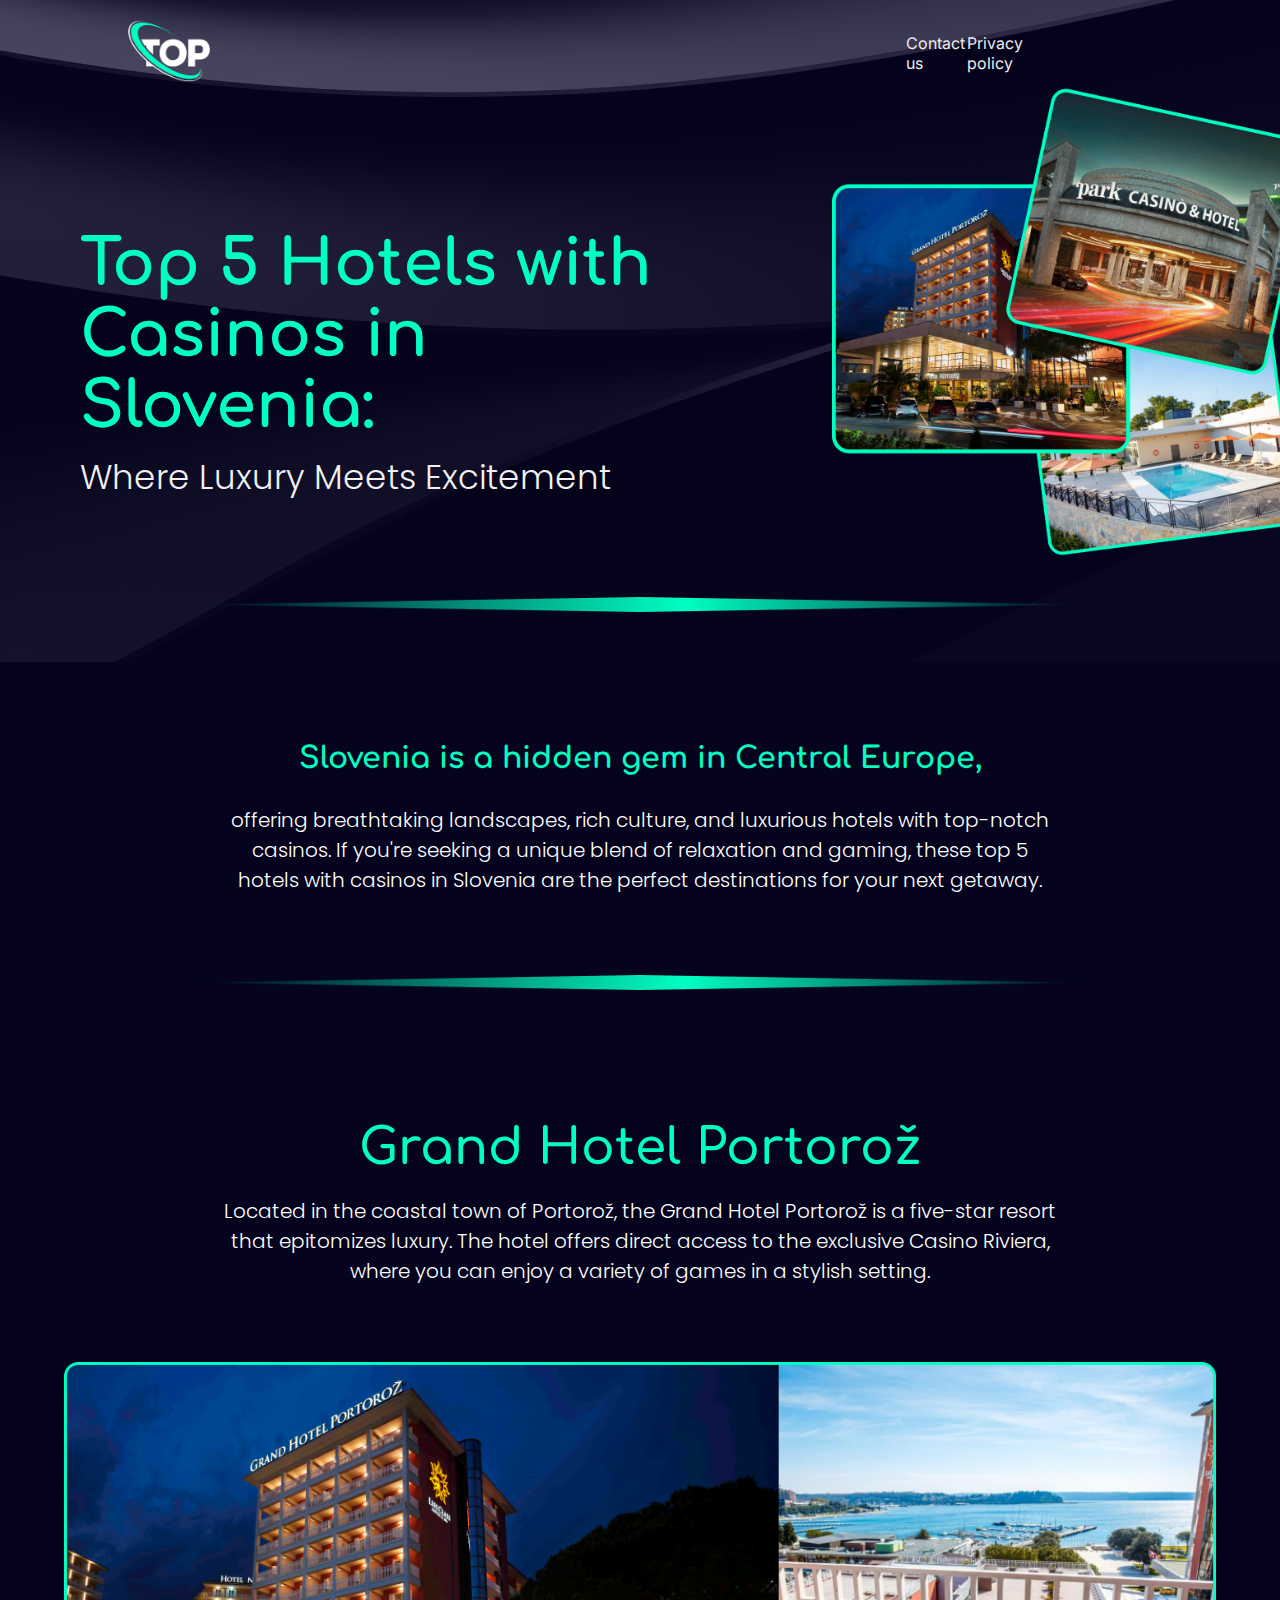
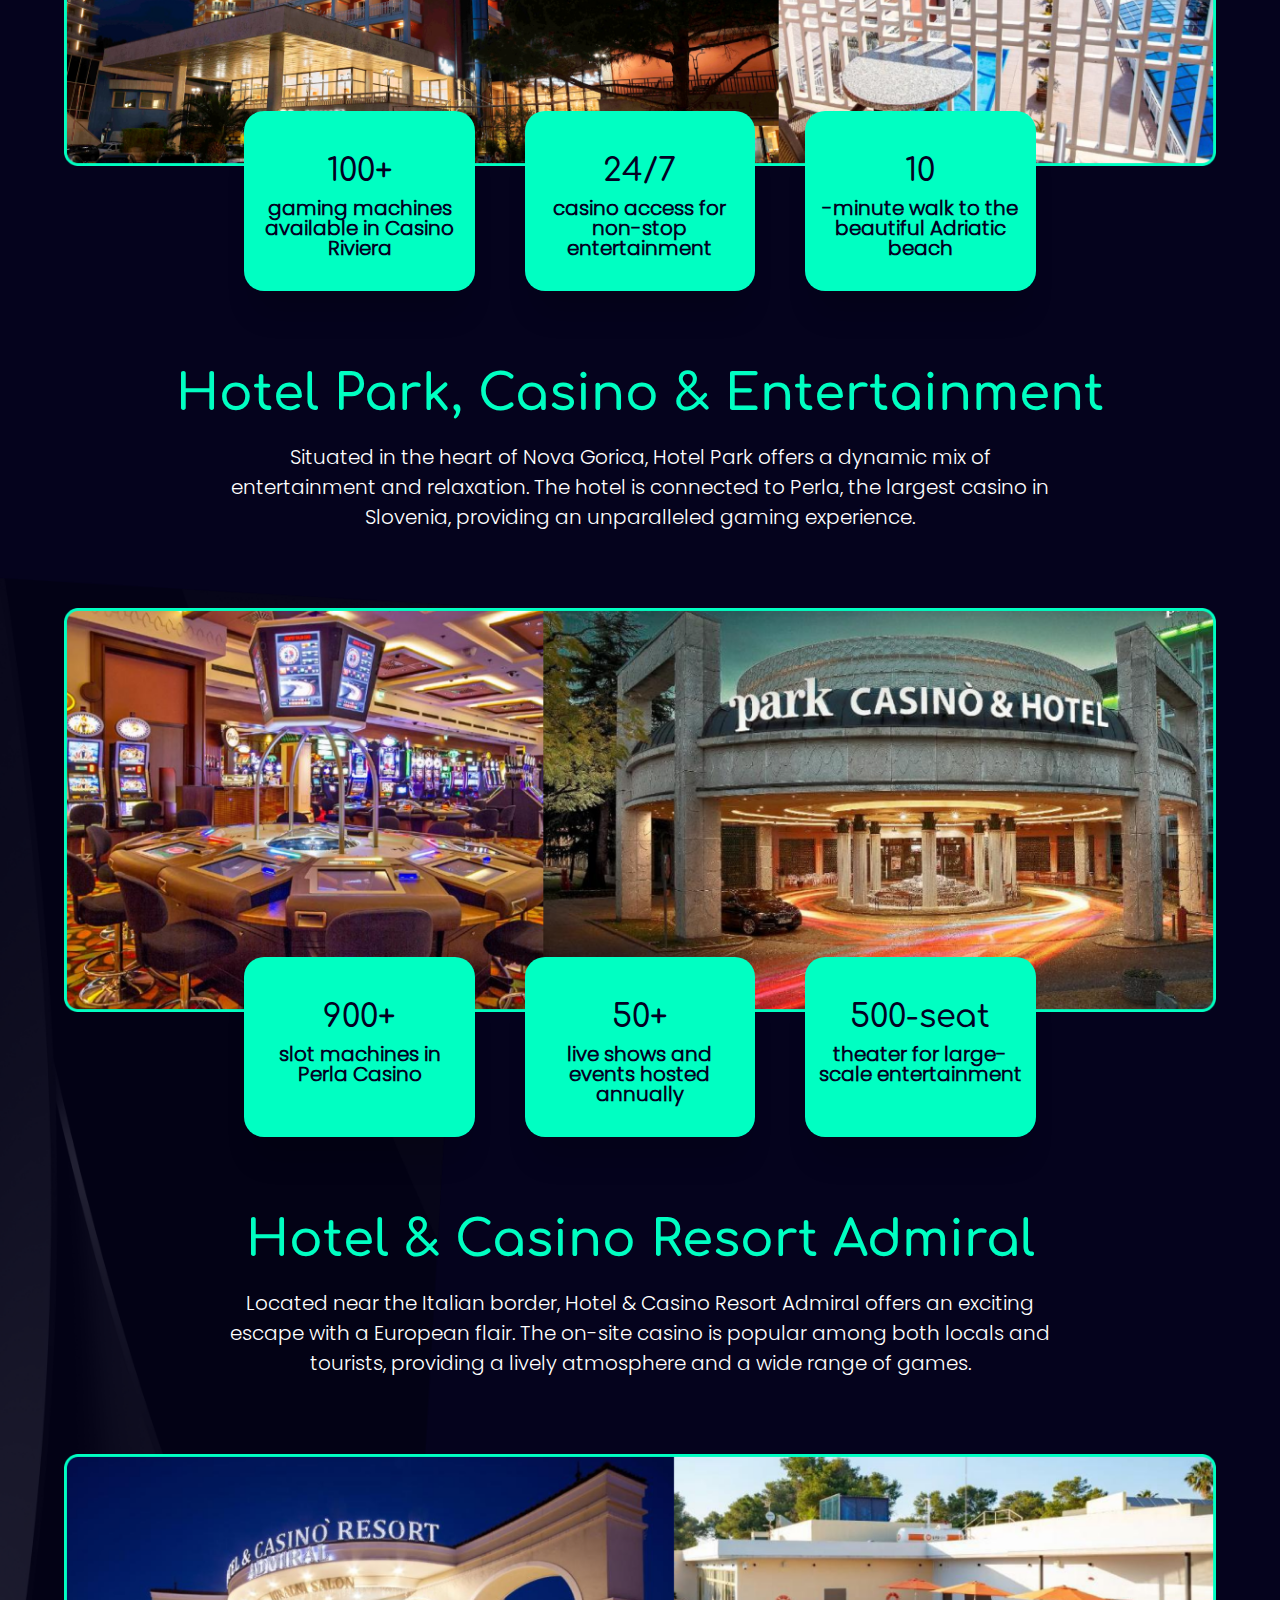
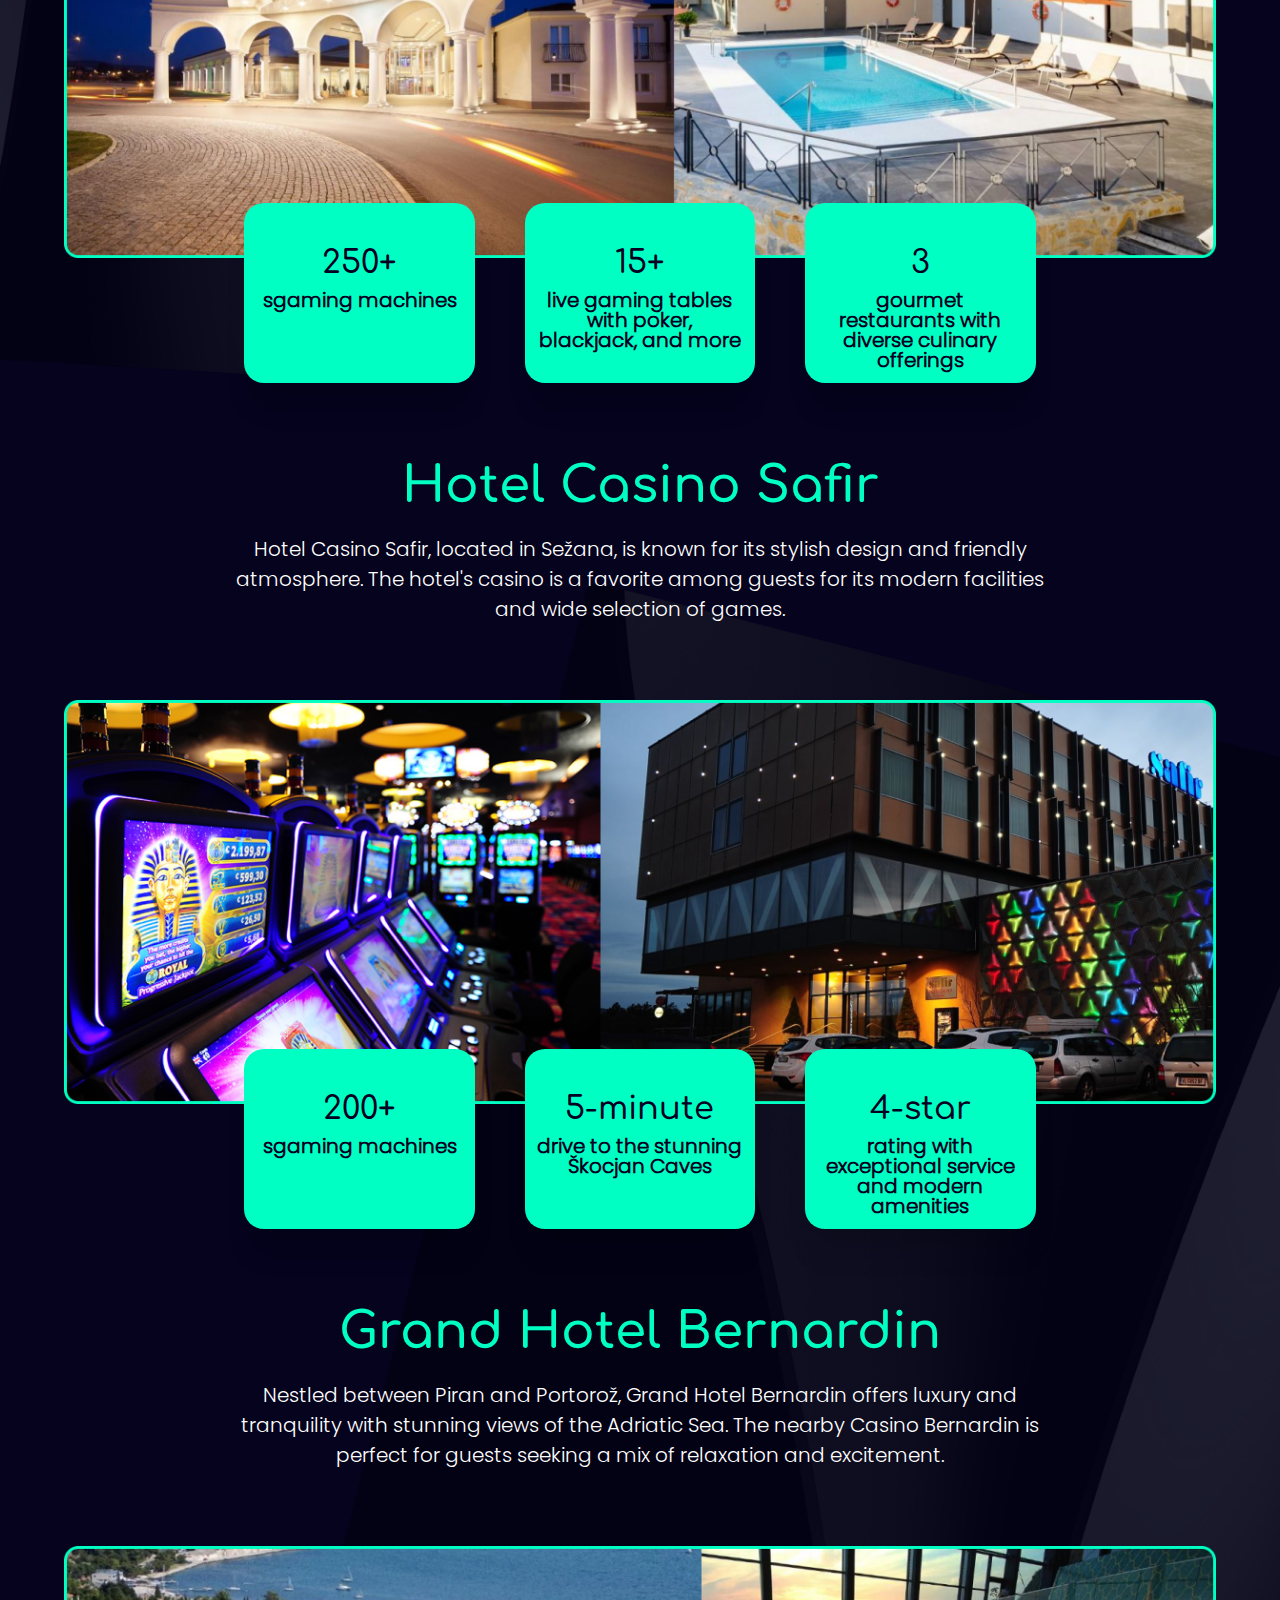
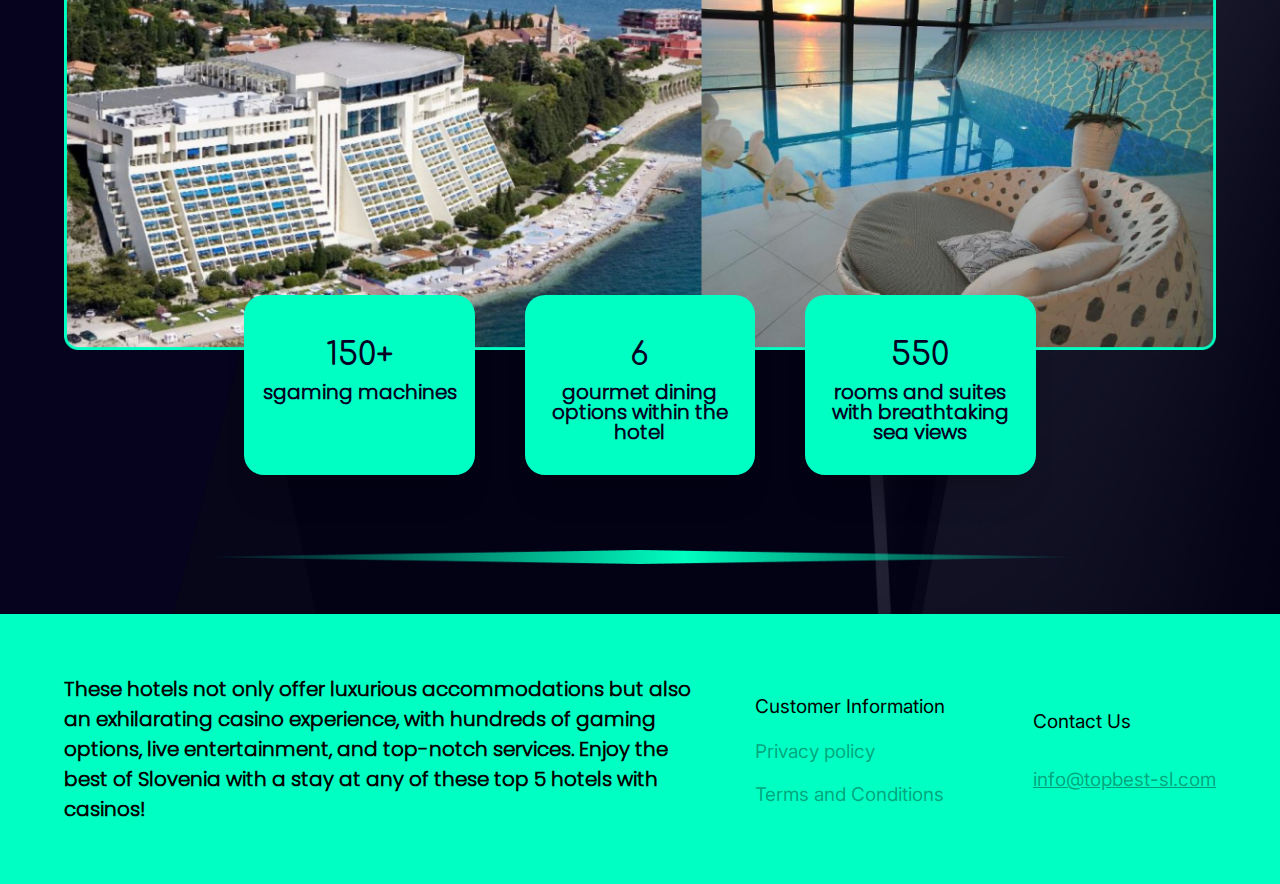
==== commit 67b2e0f6: "2" ====
--- a/index.html
+++ b/index.html
@@ -3,238 +3,152 @@
 <head>
     <meta charset="UTF-8">
     <meta name="viewport" content="width=device-width, initial-scale=1.0">
-    <title>Topbest-sl</title>
+    <title>Top 5 Hotels with Casinos in Slovenia</title>
     <link rel="stylesheet" href="style/css.css">
     <link rel="shortcut icon" href="img/logo.png" type="image/x-icon">
 </head>
 <body>
-    <div class="pop_up">
-        <div class="get">
-            <div class="get_blokc">
-                <div class="get_cont">
-                    <div class="legiano" id="link5" >
-                        <img src="img/close.png" class="close" alt="">
-                        <div class="legiano_top">
-                        <div class="legiano_1">
-                            <img src="img/best.png" class="best_img" alt="">
-                            <img class="foto" src="img/legiano.png" alt="">
-                        </div>
-                            <div class="legiano_2">
-                                <h1>9.9</h1>
-                                <h2>Voices (7,891)</h2>
-                                <img src="img/stars.png" alt="">
-                            </div>
-                        </div>
-                        <div class="get_bonus">
-                            <h3>100% up to €500 <br> + 200 FS </h3>
-                            <h4>+ 1 Bonus Crab</h4>
-                            <a href="https://www.traffiqtraq.com/track/898ba08c-fc17-4176-8506-a45986ebba4a?type=ppc&s1=LG_SL68">Get Bonus</a>
-                            <img src="img/payment.png" alt="">
-                        </div>
-                    </div>
-                </div>
+    <div class="top_head">
+    <div class="top">
+        <div class="top_blokc">
+            <a href="index.php"><img src="img/logo.png" alt=""></a>
+            <div class="top_cont">
+                <a href="#contact">Contact us</a>
+                <a href="privacy.html">Privacy policy</a>
             </div>
         </div>
     </div>
-    <div class="best">
-        <div class="best_cont">
-            <a href="index.php"><img src="img/logo.png" alt=""></a>
-            <div class="best_blokc">
-                <a href="privacy.html">Privacy Policy</a>
-                <a href="terms.html">Terms & Conditions</a>
-            </div>
-            <div class="utf"></div>
+    <div class="hotels">
+        <div class="hotels_cont">
+            <h1>Top 5 Hotels with Casinos in Slovenia:</h1>
+            <h2>Where Luxury Meets Excitement</h2>
         </div>
+        <img src="img/logo-2.png" alt="">
     </div>
-    
-
-    <div class="online">
-        <h1>The best online casinos <br> <span>in Slovenia in 2024</span></h1>
-     <h1 class="onl">Top online casinos 
-        <br><span>in Slovenia 
-        in 2024</span></h1>
-        <p>Explore top online casinos offering exclusive welcome bonuses! Sign up now and begin playing with bonus credits!</p>
-        <div class="new_1">
-        <h4>reward for a new level</h4>
-    </div>
-    <div class="new_2">
-        <h5>gift for beginners for the first payment</h5>
-    </div>
+    <img class="border" src="img/border.png" alt="">
     </div>
 
-    <div class="get">
-        <div class="get_blokc">
-            <div class="get_cont">
-                <div class="legiano" id="link1">
-                    <div class="legiano_top">
-                    <div class="legiano_1">
-                        <img src="img/best.png" class="best_img" id="best1" alt="">
-                        <img class="foto" src="img/legiano.png" alt="">
-                    </div>
-                        <div class="legiano_2">
-                            <h1>9.9</h1>
-                            <h2>Voices (7,891)</h2>
-                            <img src="img/stars.png" alt="">
-                        </div>
-                    </div>
-                    <div class="get_bonus">
-                        <h3>100% up to €500 <br> + 200 FS </h3>
-                        <h4>+ 1 Bonus Crab</h4>
-                        <a href="https://www.traffiqtraq.com/track/898ba08c-fc17-4176-8506-a45986ebba4a?type=ppc&s1=LG_SL68">Get Bonus</a>
-                        <img src="img/payment.png" alt="">
-                    </div>
-                </div>
+    <div class="slovenia" id="about">
+        <h3>Slovenia is a hidden gem in Central Europe,</h3>
+        <p>offering breathtaking landscapes, rich culture, and luxurious hotels with top-notch casinos. If you're seeking a unique blend of relaxation and gaming, these top 5 hotels with casinos in Slovenia are the perfect destinations for your next getaway.</p>
+        <img src="img/border.png" alt="">
+    </div>
+
+    <div class="grand">
+        <h3>Grand Hotel Portorož</h3>
+        <p>Located in the coastal town of Portorož, the Grand Hotel Portorož is a five-star resort that epitomizes luxury. The hotel offers direct access to the exclusive Casino Riviera, where you can enjoy a variety of games in a stylish setting.</p>
+        <div class="grand_blokc bg1" style="background-image: url(img/image-1.png);">
+            <div class="grand_cont">
+                <h4>100+</h4>
+                <p>gaming machines available in Casino Riviera</p>
+            </div>
+            <div class="grand_cont">
+                <h4>24/7</h4>
+                <p>casino access for non-stop entertainment</p>
+            </div>
+            <div class="grand_cont">
+                <h4>10</h4>
+                <p>-minute walk to the beautiful Adriatic beach</p>
             </div>
         </div>
     </div>
 
-    <div class="malino">
-        <div class="malino_blokc">
-        <div class="legiano" id="link2">
-            <div class="legiano_top">
-            <div class="legiano_1">
-                <img src="img/malina.png" alt="">
+    <div class="grand">
+        <h3>Hotel Park, Casino & Entertainment</h3>
+        <p>Situated in the heart of Nova Gorica, Hotel Park offers a dynamic mix of entertainment and relaxation. The hotel is connected to Perla, the largest casino in Slovenia, providing an unparalleled gaming experience.</p>
+        <div class="grand_blokc bg2" style="background-image: url(img/image-2.png);">
+            <div class="grand_cont">
+                <h4>900+</h4>
+                <p>slot machines in Perla Casino</p>
             </div>
-                <div class="legiano_2">
-                    <h1>9.8</h1>
-                    <h2>Voices (6,821)</h2>
-                    <img src="img/stars.png" alt="">
-                </div>
+            <div class="grand_cont">
+                <h4>50+</h4>
+                <p>live shows and events hosted annually</p>
             </div>
-            <div class="get_bonus">
-                <h3>100% up to <br> €500 + 200 FS </h3>
-                <h4>+ 1 Bonus Crab</h4>
-                <a href="https://www.traffiqtraq.com/track/ec6defb0-eb1a-43f0-a2e9-a11891eaf799?type=ppc&s1=ML_SL68">Get Bonus</a>
-                <img src="img/payment.png" alt="">
-            </div>
-        </div>
-        <div class="legiano" id="link3">
-            <div class="legiano_top">
-            <div class="legiano_1">
-                <img src="img/royal.png" alt="">
-            </div>
-                <div class="legiano_2">
-                    <h1>9.6</h1>
-                    <h2>Voices (6,562)</h2>
-                    <img src="img/stars.png" alt="">
-                </div>
-            </div>
-            <div class="get_bonus">
-                <h3>100% up to <br> €500 + 200 FS </h3>
-                <h4>+ 1 Bonus Crab</h4>
-                <a href="https://www.traffiqtraq.com/track/0d25b117-efe2-4f8e-8563-f85c128062bb?type=ppc&s1=RG_SL68">Get Bonus</a>
-                <img src="img/payment.png" alt="">
-            </div>
-        </div>
-        <div class="legiano" id="link4">
-            <div class="legiano_top">
-            <div class="legiano_1">
-                <img src="img/bet.png" alt="">
-            </div>
-                <div class="legiano_2">
-                    <h1>9.6</h1>
-                    <h2>Voices (5,951)</h2>
-                    <img src="img/stars.png" alt="">
-                </div>
-            </div>
-            <div class="get_bonus">
-                <h3>100% up to <br> €120 </h3>
-                <h4>+ 120 FS</h4>
-                <a href="https://www.traffiqtraq.com/track/955ede51-477e-4808-b63d-e9d8547dbb7d?type=ppc&s1=20_SL68">Get Bonus</a>
-                <img src="img/payment.png" alt="">
+            <div class="grand_cont">
+                <h4>500-seat</h4>
+                <p>theater for large-scale entertainment</p>
             </div>
         </div>
     </div>
+
+    <div class="grand">
+        <h3>Hotel & Casino Resort Admiral</h3>
+        <p>Located near the Italian border, Hotel & Casino Resort Admiral offers an exciting escape with a European flair. The on-site casino is popular among both locals and tourists, providing a lively atmosphere and a wide range of games.</p>
+        <div class="grand_blokc bg3" style="background-image: url(img/image-3.png);">
+            <div class="grand_cont">
+                <h4>250+</h4>
+                <p>sgaming machines</p>
+            </div>
+            <div class="grand_cont">
+                <h4>15+</h4>
+                <p>live gaming tables with poker, blackjack, and more</p>
+            </div>
+            <div class="grand_cont">
+                <h4>3</h4>
+                <p>gourmet restaurants with diverse culinary offerings</p>
+            </div>
+        </div>
     </div>
 
-    <div class="casinos">
-        <div class="safe">
-        <h1>Are Slovenian online casinos safe?</h1>
+    <div class="grand">
+        <h3>Hotel Casino Safir</h3>
+        <p>Hotel Casino Safir, located in Sežana, is known for its stylish design and friendly atmosphere. The hotel's casino is a favorite among guests for its modern facilities and wide selection of games.</p>
+        <div class="grand_blokc bg4" style="background-image: url(img/image-4.png);">
+            <div class="grand_cont">
+                <h4>200+</h4>
+                <p>sgaming machines</p>
+            </div>
+            <div class="grand_cont">
+                <h4>5-minute</h4>
+                <p>drive to the stunning Škocjan Caves</p>
+            </div>
+            <div class="grand_cont">
+                <h4>4-star</h4>
+                <p>rating with exceptional service and modern amenities</p>
+            </div>
         </div>
-        <p>Yes, the online casinos available for Slovenian players are safe and secure. They are regulated by reputable international bodies and use advanced encryption technologies to protect your personal and financial information. Regular independent audits are carried out to ensure the games are fair, offering a safe and secure gaming environment.</p>
-        <div class="players">
-        <h2>Protection of players by Slovenian providers</h2>
-        </div>
-        <p class="center_p">Player protection is the top priority of Slovenian online casinos. These platforms implement strict identity verification to ensure that minors can gamble and offer self-exclusion options for players who wish to suspend play. They also provide resources to support responsible gaming and use advanced security measures to protect player information, ensuring a safe and fair gaming environment.</p>
-        <div class="safe">
-        <h3>Legal Notice</h3>
-        </div>
-        <p class="right_p">All casinos featured on our site are fully legal for Slovenian players and operate under valid licenses from verified regulatory authorities. You must be at least 18 years of age to access our site, depending on the laws in your province, and you must comply with the gambling laws in your area.</p>
     </div>
 
-    <footer>
-        <div class="gam">
-            <div class="gam_stop">
-                <a href="https://www.raig.org"><img src="img/image-1.png" alt=""></a>
-                <a href="https://www.gamcare.org.uk"><img src="img/image-2.png" alt=""></a>
-                <a ><img src="img/image-3.png" alt=""></a>
-                <a ><img src="img/image-4.png" alt=""></a>
-                <a ><img src="img/image-5.png" alt=""></a>
-                <a href="https://www.gambleaware.org/"><img src="img/image-6.png" alt=""></a>
-                <a ><img src="img/image-7.png" alt=""></a>
-                <a href="https://www.gamstop.co.uk"><img src="img/image-8.png" alt=""></a>
+    <div class="grand">
+        <h3>Grand Hotel Bernardin</h3>
+        <p>Nestled between Piran and Portorož, Grand Hotel Bernardin offers luxury and tranquility with stunning views of the Adriatic Sea. The nearby Casino Bernardin is perfect for guests seeking a mix of relaxation and excitement.</p>
+        <div class="grand_blokc bg5" style="background-image: url(img/image-5.png);">
+            <div class="grand_cont">
+                <h4>150+</h4>
+                <p>sgaming machines</p>
             </div>
-            <div class="end_1">
-                <a href="privacy.html">Privacy Policy</a>
-                <a href="terms.html">Terms & Conditions</a>
+            <div class="grand_cont">
+                <h4>6</h4>
+                <p>gourmet dining options within the hotel</p>
             </div>
-            <div class="end_2">
-                <h4>Contact Us:</h4>
-                <img src="img/vector.png" alt="">
-                <h5>support@topbest-sl.com</h5>
+            <div class="grand_cont">
+                <h4>550</h4>
+                <p>rooms and suites with breathtaking sea views</p>
             </div>
-            <p>Copyright © 2024. All rights reserved. Unauthorized reproduction, in whole or in part, is strictly prohibited.</p>
+        </div>
+    </div>
+
+    <div class="kartinka">
+        <img src="img/border.png" alt="">
+    </div>
+
+    <footer id="contact">
+        <div class="contact">
+            <p>These hotels not only offer luxurious accommodations but also an exhilarating casino experience, with hundreds of gaming options, live entertainment, and top-notch services. Enjoy the best of Slovenia with a stay at any of these top 5 hotels with casinos!</p>
+            <div class="contact_blokc">
+                <div class="cont_1">
+                    <h1>Customer Information</h1>
+                    <a href="privacy.html">Privacy policy</a>
+                    <a href="terms.html">Terms and Conditions</a>
+                </div>
+                <div class="cont_2">
+                    <h3>Contact Us</h3>
+                    <h2>info@topbest-sl.com</h2>
+                </div>
+            </div>
         </div>
     </footer>
-    <script src="https://code.jquery.com/jquery-3.7.1.min.js" integrity="sha256-/JqT3SQfawRcv/BIHPThkBvs0OEvtFFmqPF/lYI/Cxo=" crossorigin="anonymous"></script>
-    <script>
-        $('#link1').click(function (){
-            location.href="https://www.traffiqtraq.com/track/898ba08c-fc17-4176-8506-a45986ebba4a?type=ppc&s1=LG_SL68";
-        });
-        $('#link2').click(function (){
-            location.href="https://www.traffiqtraq.com/track/ec6defb0-eb1a-43f0-a2e9-a11891eaf799?type=ppc&s1=ML_SL68";
-        });
-        $('#link3').click(function (){
-            location.href="https://www.traffiqtraq.com/track/0d25b117-efe2-4f8e-8563-f85c128062bb?type=ppc&s1=RG_SL68";
-        });
-        $('#link4').click(function (){
-            location.href="https://www.traffiqtraq.com/track/955ede51-477e-4808-b63d-e9d8547dbb7d?type=ppc&s1=20_SL68";
-        });
-       
-        setTimeout(() => {
-            $('.pop_up').css('display','flex');
-        }, 40000);
-       $('.close').on('click',function(){
-        $('.pop_up').css('display','none');
-       });
-       /*const mediaQuery = window.matchMedia('(min-width: 900px)')
-       if (mediaQuery.matches) {
-       $('#link1').on('mouseover',function(){
-        $(this).children('.get_bonus').css('padding-top','25px');
-        $(this).children('.get_bonus').css('padding-bottom','25px');
-        $('#best1').css('left','-70px');
-       });
-       $('#link1').on('mouseleave',function(){
-        $(this).children('.get_bonus').css('padding-top','0px');
-        $(this).children('.get_bonus').css('padding-bottom','0px');
-        $('#best1').css('left','-50px');
-       });
-       $('.malino_blokc').children('.legiano').on('mouseover',function(){
-        $(this).children('.get_bonus').css('padding-top','25px');
-        $(this).children('.get_bonus').css('padding-bottom','25px');
-       });
-       $('.malino_blokc').children('.legiano').on('mouseleave',function(){
-        $(this).children('.get_bonus').css('padding-top','0px');
-        $(this).children('.get_bonus').css('padding-bottom','0px');
-       });
-    }
-    $(document).mouseup(function (e){ // событие клика по веб-документу (or .on(touchstart click))
-		var div = $("#link5"); // тут указываем ID элемента
-		if (!div.is(e.target) // если клик был не по нашему блоку
-		    && div.has(e.target).length === 0) { // и не по его дочерним элементам
-			$('.pop_up').css('display','none'); // скрываем его
-		}
-	});*/
-    </script>
+    
 </body>
 </html>--- a/style/css.css
+++ b/style/css.css
@@ -1,492 +1,287 @@
 @font-face {
-    font-family: 'Montserrat';
-    src: url(../font/Montserrat-VariableFont_wght.ttf);
-}
-*{
-    font-family: 'Montserrat'; 
+    font-family: 'Comfortaa';
+    src: url(../font/Comfortaa-VariableFont_wght.ttf);
+}
+@font-face {
+    font-family: 'Poppins';
+    src: url(../font/Poppins-Light.ttf);
+}
+@font-face {
+    font-family: 'Inter';
+    src: url(../font/Inter-VariableFont_opsz\,wght.ttf);
 }
 body,html{
     margin: 0;
     padding: 0;
-    background-color: #aaaeec;
-}
-.best{
-    width: 100%;
-    display: flex;
-    justify-content: center;
-}
-.best_cont{
-    width: 90%;
+    background-color: #05031d;
+    background-image: url(../img/big_bg.png);
+    background-size: contain;
+    background-position-y: bottom;
+    background-repeat: no-repeat;
+}
+.top_head{
+    width: 100%;
+    display: flex;
+    flex-direction: column;
+    align-items: center;
+    background-image: url(../img/fon.png);
+    background-color: #070427;
+}
+.top{
+    width: 100%;
+    display: flex;
+    justify-content: center;
+}
+.top_blokc{
+    width: 80%;
     display: flex;
     justify-content: space-between;
     align-items: center;
     margin-top: 20px;
 }
-.best_cont a img{
-    width: 120px;
-    height: fit-content;
-}
-.best_blokc{
-    display: flex;
-}
-.best_blokc a{
+.top_blokc a{
+    width: 8%;
+    height: auto;
+}
+.top_blokc a img{
+    width: 100%;
+    height: auto;
+}
+.top_cont{
+    display: flex;
+}
+.top_cont a{
+    text-decoration: none;
     margin-left: 20px;
     margin-right: 20px;
-    font-size: 14px;
-    font-weight: 500;
-    color: #080D6F;
-}
-.utf{
-     display: block;
-     width: 120px;
-}
-.online{
-    width: 100%;
-    display: flex;
-    flex-direction: column;
-    align-items: center;
-    margin-top: 30px;
-}
-.online h1{
+    color: #ECECEC;
+    font-size: 16px;
+    font-weight: 400;
+    font-family: 'Inter';
+}
+.hotels{
+    width: 100%;
+    display: flex;
+    justify-content: space-between;
+}
+.hotels img{
+    width: 35%;
+    height: fit-content;
+}
+.hotels_cont{
+    width: 50%;
+    height: fit-content;
+    display: flex;
+    flex-direction: column;
+    justify-content: center;
+    margin-left: 80px;
+    margin-top: 100px;
+}
+.hotels_cont h1{
+    font-family: 'Comfortaa';
+    color: #00FFC2;
+    font-size: 64px;
+    font-weight: 700;
+    margin-bottom: 10px;
+}
+.hotels_cont h2{
+    color: #F0F0F0;
+    font-size: 34px;
+    font-weight: 400;
+    font-family: 'Poppins';
+    margin-top: 0;
+}
+.hotels_cont a{
+    display: flex;
+    justify-content: center;
+    align-items: center;
+    text-decoration: none;
+    width: 270px;
+    height: 50px;
+    border-radius: 30px;
+    background: #00FFC2;
+    font-family: 'Comfortaa';
+    color: #030023;
+    font-size: 20px;
+    font-weight: 700;
+}
+.top_head .border{
     width: 70%;
-    font-size: 60px;
+    height: fit-content;
+    margin-top: 40px;
+    margin-bottom: 50px;
+}
+.slovenia{
+    margin-top: 50px;
+    width: 100%;
+    display: flex;
+    flex-direction: column;
+    align-items: center;
+}
+.slovenia h3{
+    font-family: 'Comfortaa';
+    color: #00FFC2;
+    font-size: 30px;
     font-weight: 700;
-    color: #080D6F;
-    font-style: italic;
-    line-height: 70px;
+    text-align: center;
+}
+.slovenia p{
+    width: 65%;
+    color: #FFFFFF;
+    font-size: 20px;
+    font-weight: 400;
+    font-family: 'Poppins';
+    margin-top: 0;
+    text-align: center;
+    margin-bottom: 80px;
+}
+.slovenia img{
+    width: 70%;
+    height: fit-content;
+    margin-bottom: 80px;
+}
+.grand{
+    width: 100%;
+    display: flex;
+    flex-direction: column;
+    align-items: center;
+    margin-bottom: 150px;
+}
+.grand h3{
+    font-family: 'Comfortaa';
+    color: #00FFC2;
+    font-size: 50px;
+    font-weight: 600;
     text-align: center;
     margin-bottom: 20px;
 }
-.online span{
-    font-size: 64px;
-    font-weight: 700;
-    color: #080D6F;
-    font-style: italic;
-    line-height: 70px;
-    text-align: center;
-}
-.online p{
-    width: 60%;
-    font-size: 24px;
-    font-weight: 400;
+.grand p{
+    width: 65%;
     color: #FFFFFF;
-    text-align: center;
+    font-size: 20px;
+    font-weight: 400;
+    font-family: 'Poppins';
     margin-top: 0;
-}
-.new_1{
-    display: flex;
-    width: 100%;
-    justify-content: left;
-}
-.new_2{
-    display: flex;
-    width: 100%;
-    justify-content: right;
-}
-.online h4{
-    width: 720px;
-    height: 80px;
-    background: #CED0FF;
-    border: 3px solid #080D6F;
-    border-top-right-radius: 50px;
-    border-bottom-right-radius: 50px;
-    display: flex;
-    justify-content: right;
-    align-items: center;
-    font-size: 24px;
+    text-align: center; 
+}
+.grand_blokc{
+    width: 90%;
+    height: 430px;
+    display: flex;
+    flex-direction: row;
+    align-items: center;
+    background-size: contain;
+    justify-content: center;
+    margin-top: 30px;
+    background-size: contain;
+    background-repeat: no-repeat;
+    background-position-y: bottom;
+}
+.grand_cont{
+    display: flex;
+    flex-direction: column;
+    align-items: center;
+    width: 20%;
+    height: 180px;
+    background: #00FFC2;
+    border-radius: 20px;
+    box-shadow: 0px 32px 30px -12px #00000026;
+    margin-left: 25px;
+    margin-right: 25px;
+    margin-top: 500px;
+}
+.grand_cont h4{
+    font-family: 'Comfortaa';
+    color: #030023;
+    font-size: 32px;
     font-weight: 500;
-    color: #080D6F;
-    padding-right: 15px;
+    margin-bottom: 10px;
+}
+.grand_cont p{
+    color: #030023;
+    font-size: 20px;
+    font-weight: 600;
+    font-family: 'Poppins';
     margin-top: 0;
-    margin-bottom: 20px;
-    border-left: none;
-}
-.online h5{
-    width: 720px;
-    height: 80px;
-    background: #CED0FF;
-    border: 3px solid #080D6F;
-    border-top-left-radius: 50px;
-    border-bottom-left-radius: 50px;
-    display: flex;
-    justify-content: left;
-    align-items: center;
-    font-size: 24px;
-    font-weight: 500;
-    color: #080D6F;
-    padding-left: 15px;
-    margin-top: 0;
-    border-right: none;
-}
-.get{
-    width: 100%;
-    display: flex;
-    justify-content: center;
-}
-.get_blokc{
+    line-height: 100%;
     width: 90%;
-    display: flex;
-    flex-direction: column;
-    align-items: center;
-}
-.get_cont{
-    width: 100%;
-    display: flex;
-    flex-direction: row;
-    justify-content: center;
-}
-.legiano_top{
+}
+.kartinka{
+    width: 100%;
+    display: flex;
+    flex-direction: column;
+    align-items: center;
+}
+.kartinka img{
+    margin-top: 50px;
+    margin-bottom: 50px;
+    width: 70%;
+    height: fit-content;
+}
+footer{
+    width: 100%;
+    display: flex;
+    justify-content: center;
+    background: #00FFC2;
+}
+.contact{
+    width: 90%;
     display: flex;
     justify-content: space-between;
-    width: 100%;
-    background-image: url(../img/bagraund.png);
-    border-radius: 20px;
-    height: 190px;
-    background-size: cover;
-    border-bottom-right-radius: 0;
-    background-position-y: bottom;
-}
-.legiano{
-    width: 400px;
-    height: fit-content;
-    display: flex;
-    flex-direction: column;
-    justify-content: center;
-    align-items: center;
-    background-color: #c1a3be;
-    border: 3px solid #080D6F;
-    border-radius: 20px;
-}
-.legiano_1{
-    position: relative;
-    display: flex;
-    flex-direction: column;
-    align-items: center;
-    justify-content: start;
-    padding: 20px;
-    padding-right: 0;
-}
-.legiano_1 img{
     margin-top: 40px;
-    width: 140px;
-    height: fit-content;
-    margin-left: -188px;
-}
-.legiano .best_img{
-    position: absolute;
-    margin-left: 0;
-    left: -40px;
-    margin-top: 0;
-}
-.legiano_1 .foto{
-    width: 180px;
-    height: fit-content;
-    margin-left: 0;
-}
-.legiano_2{
-    display: flex;
-    flex-direction: column;
-    align-items: center;
-    justify-content: start;
-    padding: 20px;
-    padding-left: 0;
-}
-.legiano_2 h1{
-    font-size: 42px;
-    font-weight: 700;
-    color: #080D6F;
-    margin-bottom: 0;
-    margin-top: 0;
-}
-.legiano_2 h2{
-    font-size: 14px;
-    font-weight: 400;
-    color: #080D6F;
-    margin-top: 0;
-    font-style: italic;
-    margin-bottom: 0;
-}
-.legiano_2 img{
-    width: 140px;
-    height: fit-content;
-    margin-top: 0;
-}
-.get_bonus{
-    display: flex;
-    flex-direction: column;
-    align-items: center;
-}
-.get_bonus h3{
-    font-size: 28px;
-    font-weight: 700;
-    color: #F0EBF1;
-    text-align: center;
-    text-transform: uppercase;
-    margin-top: 0;
-    margin-bottom: 15px;
-}
-.get_bonus h4{
-    font-size: 22px;
-    font-weight: 500;
-    color: #F0EBF1;
-    font-style: italic;
-    margin-top: 0;
-    text-transform: uppercase;
-    margin-bottom: 15px;
-}
-.get_bonus a{
-    width: 260px;
-    height: 50px;
-    display: flex;
-    justify-content: center;
-    align-items: center;
-    background: #FF9F33;
-    border: 2px solid #080D6F;
-    border-radius: 30px;
+    margin-bottom: 40px;
+}
+.contact p{
+    width: 55%;
+    color: #000000;
     font-size: 20px;
-    font-weight: 700;
-    color: #080D6F;
+    font-weight: 600;
+    font-family: 'Poppins';
+}
+.contact_blokc{
+    width: 40%;
+    display: flex;
+    justify-content: space-between;
+    align-items: center;
+}
+.cont_1{
+    display: flex;
+    flex-direction: column;
+}
+.cont_1 h1{
+    color: #000000;
+    font-size: 19px;
+    font-weight: 400;
+    font-family: 'Inter';
+}
+.cont_1 a{
+    font-family: 'Inter';
+    color: #0000005e;
+    font-size: 19px;
+    font-weight: 400;
     text-decoration: none;
-    margin-bottom: 20px;
-}
-.malino .get_bonus h3{
-    font-size: 25px;
-    line-height: 30px;
-    font-weight: 700;
-    color: #F0EBF1;
-    text-align: center;
-    text-transform: uppercase;
-    margin-top: 0;
-}
-.malino .get_bonus h4{
-    font-size: 20px;
-    line-height: 20px;
-    font-weight: 500;
-    color: #F0EBF1;
-    font-style: italic;
-    margin-top: 0;
-    text-transform: uppercase;
-}
-.malino .get_bonus a{
-    width: 250px;
-    height: 50px;
-    display: flex;
-    justify-content: center;
-    align-items: center;
-    background: #FF9F33;
-    border: 2px solid #080D6F;
-    border-radius: 30px;
-    font-size: 20px;
-    font-weight: 700;
-    color: #080D6F;
+    margin-top: 10px;
+    margin-bottom: 10px;
+
+}
+.cont_2{
+    display: flex;
+    flex-direction: column;
+}
+.cont_2 h3{
+    font-family: 'Inter';
+    color: #000000;
+    font-size: 19px;
+    font-weight: 400;
+}
+.cont_2 h2{
+    font-family: 'Inter';
+    color: #0000005e;
+    font-size: 19px;
+    font-weight: 400;
     text-decoration: none;
-    margin-bottom: 20px;
-}
-.get_bonus a:hover{
-    cursor: pointer;
-    box-shadow: 0px 0px 50px 0px #FF9F33;
-
-}
-.get_bonus img{
-    width: 260px;
-    height: fit-content;
-    margin-bottom: 40px;
-}
-.legiano:hover{
-    box-shadow: 0px 0px 50px 0px #585858;
-}
-.malino{
-    width: 100%;
-    display: flex;
-    justify-content: center;
-}
-.malino_blokc{
-    width: 85%;
-    display: flex;
-    justify-content: space-between;
-    margin-top: 20px;
-}
-.malino_blokc .legiano{
-    width: 350px;
-}
-.malino_blokc .legiano_1 img{
-    height: 75px;
-    width: auto;
-    margin-left: 0;
-    margin-top: 20px;
-}
-.malino_blokc .legiano_top{
-    border-radius: 20px;
-    border-bottom-right-radius: 0;
-    background-position-y: bottom;
-    height: 180px;
-}
-.malino_blokc .get_bonus h3{
-    margin-bottom: 30px;
-}
-.malino_blokc .get_bonus h4{
-    margin-bottom: 10px;
-}
-.malino_blokc .get_bonus a{
-    width: 250px;
-}
-.online .onl{
-    display: none;
-}
-.casinos{
-    width: 100%;
-    display: flex;
-    flex-direction: column;
-    align-items: center;
-    margin-top: 40px;
-}
-.safe h1{
-    width: 1064px;
-    height: 80px;
-    background: #CED0FF;
-    border: 3px solid #080D6F;
-    border-top-right-radius: 50px;
-    border-bottom-right-radius: 50px;
-    font-size: 30px;
-    font-weight: 500;
-    color: #080D6F;
-    font-style: italic;
-    padding-right: 15px;
-    display: flex;
-    justify-content: right;
-    align-items: center;
-    border-left: none;
-}
-.casinos p{
-    width: 80%;
-    font-size: 24px;
-    font-weight: 400;
-    color: #080D6F;
-    text-align: left;
-    line-height: 30px;
-}
-.safe{
-    width: 100%;
-    display: flex;
-    justify-content: left;
-}
-.players{
-    width: 100%;
-    display: flex;
-    justify-content: right;
-}
-.players h2{
-    width: 1064px;
-    height: 80px;
-    background: #CED0FF;
-    border: 3px solid #080D6F;
-    border-radius: 20px;
-    font-size: 30px;
-    font-weight: 500;
-    color: #080D6F;
-    font-style: italic;
-    padding-left: 15px;
-    display: flex;
-    justify-content: left;
-    align-items: center;
-    border-right: none;
-    border-top-right-radius: 0;
-    border-bottom-right-radius: 0;
-    border-top-left-radius: 50px;
-    border-bottom-left-radius: 50px;
-}
-.safe h3{
-    width: 1064px;
-    height: 80px;
-    background: #CED0FF;
-    border: 3px solid #080D6F;
-    border-top-right-radius: 50px;
-    border-bottom-right-radius: 50px;
-    font-size: 30px;
-    font-weight: 500;
-    color: #080D6F;
-    font-style: italic;
-    padding-right: 15px;
-    display: flex;
-    justify-content: right;
-    align-items: center;
-    border-left: none;
-}
-.casinos .center_p{
-    text-align: center;
-}
-.casinos .right_p{
-    text-align: right;
-}
-footer{
-    width: 100%;
-    display: flex;
-    justify-content: center;
-    background-color: #BCA4BF;
-}
-.gam{
-    width: 80%;
-    display: flex;
-    flex-direction: column;
-    align-items: center;
-    margin-top: 50px;
-}
-.gam_stop{
-    display: flex;
-    flex-direction: row;
-}
-.gam_stop img{
-    width: fit-content;
-    height: 20px;
-    margin-left: 10px;
-    margin-right: 10px;
-}
-.end_1{
-    display: flex;
-    flex-direction: row;
-    margin-top: 40px;
-}
-.end_1 a{
-    font-size: 14px;
-    font-weight: 400;
-    color: #080D6F;
-    margin-left: 15px;
-    margin-right: 15px;
-}
-.end_2{
-    display: flex;
-    flex-direction: row;
-    justify-content: center;
-    align-items: center;
-}
-.end_2 h4{
-    font-size: 14px;
-    font-weight: 700;
-    color: #080D6F;
-    margin-right: 20px;
-}
-.end_2 img{
-    width: 10px;
-    height: fit-content;
-}
-.end_2 h5{
-    font-size: 12px;
-    font-weight: 400;
-    color: #0085FF;
-    margin-left: 10px;
-}
-.gam p{
-    font-size: 14px;
-    font-weight: 500;
-    color: #000000;
-    margin-top: 30px;
-    margin-bottom: 40px;
-}
-
-
-
-
-
+    text-decoration: underline;
+}
 .privacy{
     width: 100%;
     display: flex;
@@ -503,28 +298,26 @@
     font-size: 18px;
     margin-top: 0px;
     margin-bottom: 0px;
-    font-family: 'Montserrat';
-    color: #FFFFFF;
+    font-family: 'Poppins';
+    color: #fff;
 }
 .mini_privacy h1{
-    font-family: 'Montserrat';
-    color: #FFFFFF;
+    font-family: 'Poppins';
+    color: #fff;
 }
 .mini_privacy h2{
-    font-family: 'Montserrat';
+    font-family: 'Poppins';
     font-size: 26px;
-    color: #FFFFFF;
+    color: #fff;
 }
 .mini_privacy h1{
     font-size: 40px;
     margin-bottom: 20px;
-    font-family: 'Montserrat';
-    color: #FFFFFF;
 }
 .mini_privacy ul li{
     font-size: 18px;
-    font-family: 'Montserrat';
-    color: #FFFFFF;
+    font-family: 'Poppins';
+    color: #fff;
     line-height: 150%;
 }
 
@@ -532,203 +325,107 @@
 
 
 
-
-.legiano:hover{
-    cursor: pointer;
-
-
-}
-.pop_up{
-    display: none;
-    justify-content: center;
-    align-items: center;
-    width: 100vw;
-    height: 100vh;
-    position: fixed;
-    z-index: 50;
-    background-color: #000000b6;
-    left: 0;
-    top: 0;
-
-}
-.pop_up .legiano{
-    background-color: #c1a3be;
-}
-.pop_up .legiano_top{
-    background-color: #c1a3be;
-    margin-bottom: 25px;
-}
-#link5{
-    position: relative;
-}
-.legiano .close{
-    position: absolute;
-    right: 10px;
-    top: 10px;
-    width: 30px;
-    height: auto;
-    cursor: pointer;
-}
-#link5:hover{
-    cursor: auto;
-}
-
 @media screen and (max-width: 900px){
-  
-    .online h5{
-        width: 90%;
-        font-size: 20px;
-        height: 50px;
-    }
-    .online h4{
-        width: 330px;
-        font-size: 20px;
-        height: 50px;
-    }
-    .best_blokc a{
-        display: none;
-    }
-    .best_cont{
+    .top_blokc{
         flex-direction: column;
+        align-items: center;
+        width: 90%;
+    }
+    .top_blokc a{
+        width: 25%;
+        margin-bottom: 20px;
+    }
+    .top_blokc a img{
+        width: 100%;
+        height: auto;
+    }
+    .top_cont a{
+        margin-left: 10px;
+        margin-right: 10px;
+        font-size: 14px;
+    }
+    .hotels{
+        flex-direction: column;
+        align-items: center;
+    }
+    .hotels_cont h1{
+        text-align: center;
+        font-size: 40px;
+    }
+    .hotels_cont h2{
+        text-align: center;
+        font-size: 24px;
+        margin-bottom: 30px;
+    }
+    .hotels img{
+        width: 100%;
         margin-top: 30px;
     }
-    body{
-        background-color: #b7bbfe;
-    }
-    .online h1{
-        display: none;
-    }
-    .online .onl{
-        display: block;
-        width: 95%;
-        line-height: 60px;
-        font-size: 42px;
-    }
-    .online .onl span{
-        line-height: 60px;
-        font-size: 50px;
-    }
-   
-    .online span{
-        font-size: 42px;
-        line-height: 50px;
-    }
-    .online p{
-        width: 90%;
-        font-size: 20px;
-    }
-   
-    .online b{
-        line-height: 40px;
-        font-size: 31px;
-        color: #FF8C0A;
-    }
-    .legiano{
+    .hotels_cont{
+        width: 80%;
+        margin-left: 0;
+        margin-top: 80px;
+        align-items: center;
+    }
+    .slovenia img{
         width: 100%;
     }
-    .malino_blokc{
+    .top_head .border{
+        width: 100%;
+    }
+    .slovenia p{
+        width: 90%;
+    }
+    .grand p{
+        width: 90%;
+    }
+    .grand_cont{
+        margin-left: 5px;
+        margin-right: 5px;
+        margin-top: 600px;
+        width: 31%;
+        height: 135px;
+    }
+    .bg1{
+        background-image: url(../img/mob-1.png)!important;
+    }
+    .bg2{
+        background-image: url(../img/mob-2.png)!important;
+    }
+    .bg3{
+        background-image: url(../img/mob-3.png)!important;
+    }
+    .bg4{
+        background-image: url(../img/mob-4.png)!important;
+    }
+    .bg5{
+        background-image: url(../img/mob-5.png)!important;
+    }
+    .kartinka img{
+        width: 90%;
+    }
+    .contact{
         flex-direction: column;
         align-items: center;
     }
-    .malino_blokc .legiano{
-        width: 90%;
-        margin-bottom: 20px;
-    }
-    .casinos p{
+    .contact p{
         width: 90%;
         text-align: center;
-        font-size: 20px;
-    }
-    .casinos .right_p{
-        text-align: center;
-    }
-    .safe h1{
-        width: 85%;
-        font-size: 24px;
-        text-align: right;
-        line-height: 40px;
-        font-weight: 700;
-        border-top-right-radius: 30px;
-        border-bottom-right-radius: 30px;
-    }
-    .players h2{
-        width: 85%;
-        font-size: 24px;
-        text-align: right;
-        line-height: 40px;
-        font-weight: 700;
-        border-top-right-radius: 30px;
-        border-bottom-right-radius: 30px;
-        border-top-left-radius: 0px;
-        border-bottom-left-radius: 0px;
-        border-left: 0;
-        padding-right: 15px;
-        padding-left: 0;
-        border-right: 3px solid #080D6F;
-    }
-    .players{
-        justify-content: left;
-    }
-    .legiano_1 .foto{
-        width: 130px;
-    }
-    .malino_blokc .legiano_1 img{
-        height: 70px;
-    }
-    .gam_stop{
-        flex-wrap: wrap;
-        justify-content: center;
-    }
-    .gam_stop img{
-        margin-top: 5px;
-        margin-bottom: 5px;
-    }
-    .legiano_1 img{
-        margin-left: -60px;
-    }
-    .gam p{
-        text-align: center;
-        color: #FFFFFF;
-    }
-    .safe h3{
-        width: 85%;
-        font-size: 24px;
-        line-height: 40px;
-        font-weight: 700;
-        border-top-right-radius: 40px;
-        border-bottom-right-radius: 40px;
-        border-top-left-radius: 0px;
-        border-bottom-left-radius: 0px;
-        height: auto;
-        padding-top: 10px;
-        padding-bottom: 10px;
-    }
-
-    .malino_blokc .get_bonus h4{
-        margin-bottom: 20px;
-    }
-}
-@media screen and (max-width: 430px){
-    .legiano_2 h1{
-        font-size: 40px;
-    }
-    .legiano_2 h2{
-        font-size: 14px;
-    }
-    .legiano_2 img{
-        width: 130px;
-    }
-    .get_bonus h3{
-        font-size: 26px;
-    }
-    .get_bonus h4{
-        font-size: 20px;
-    }
-    .get_bonus a{
-        width: 250px;
-    }
-    .malino_blokc .legiano{
-        margin-top: 20px;
-        width: 100%;
+    }
+    .contact_blokc{
+        width: 90%;
+        flex-direction: column;
+    }
+    .cont_1{
+        align-items: center;
+    }
+    .cont_2{
+        align-items: center;
+    }
+    .grand_cont h4{
+        font-size: 21px;
+    }
+    .grand_cont p{
+        font-size: 13px;
     }
 }